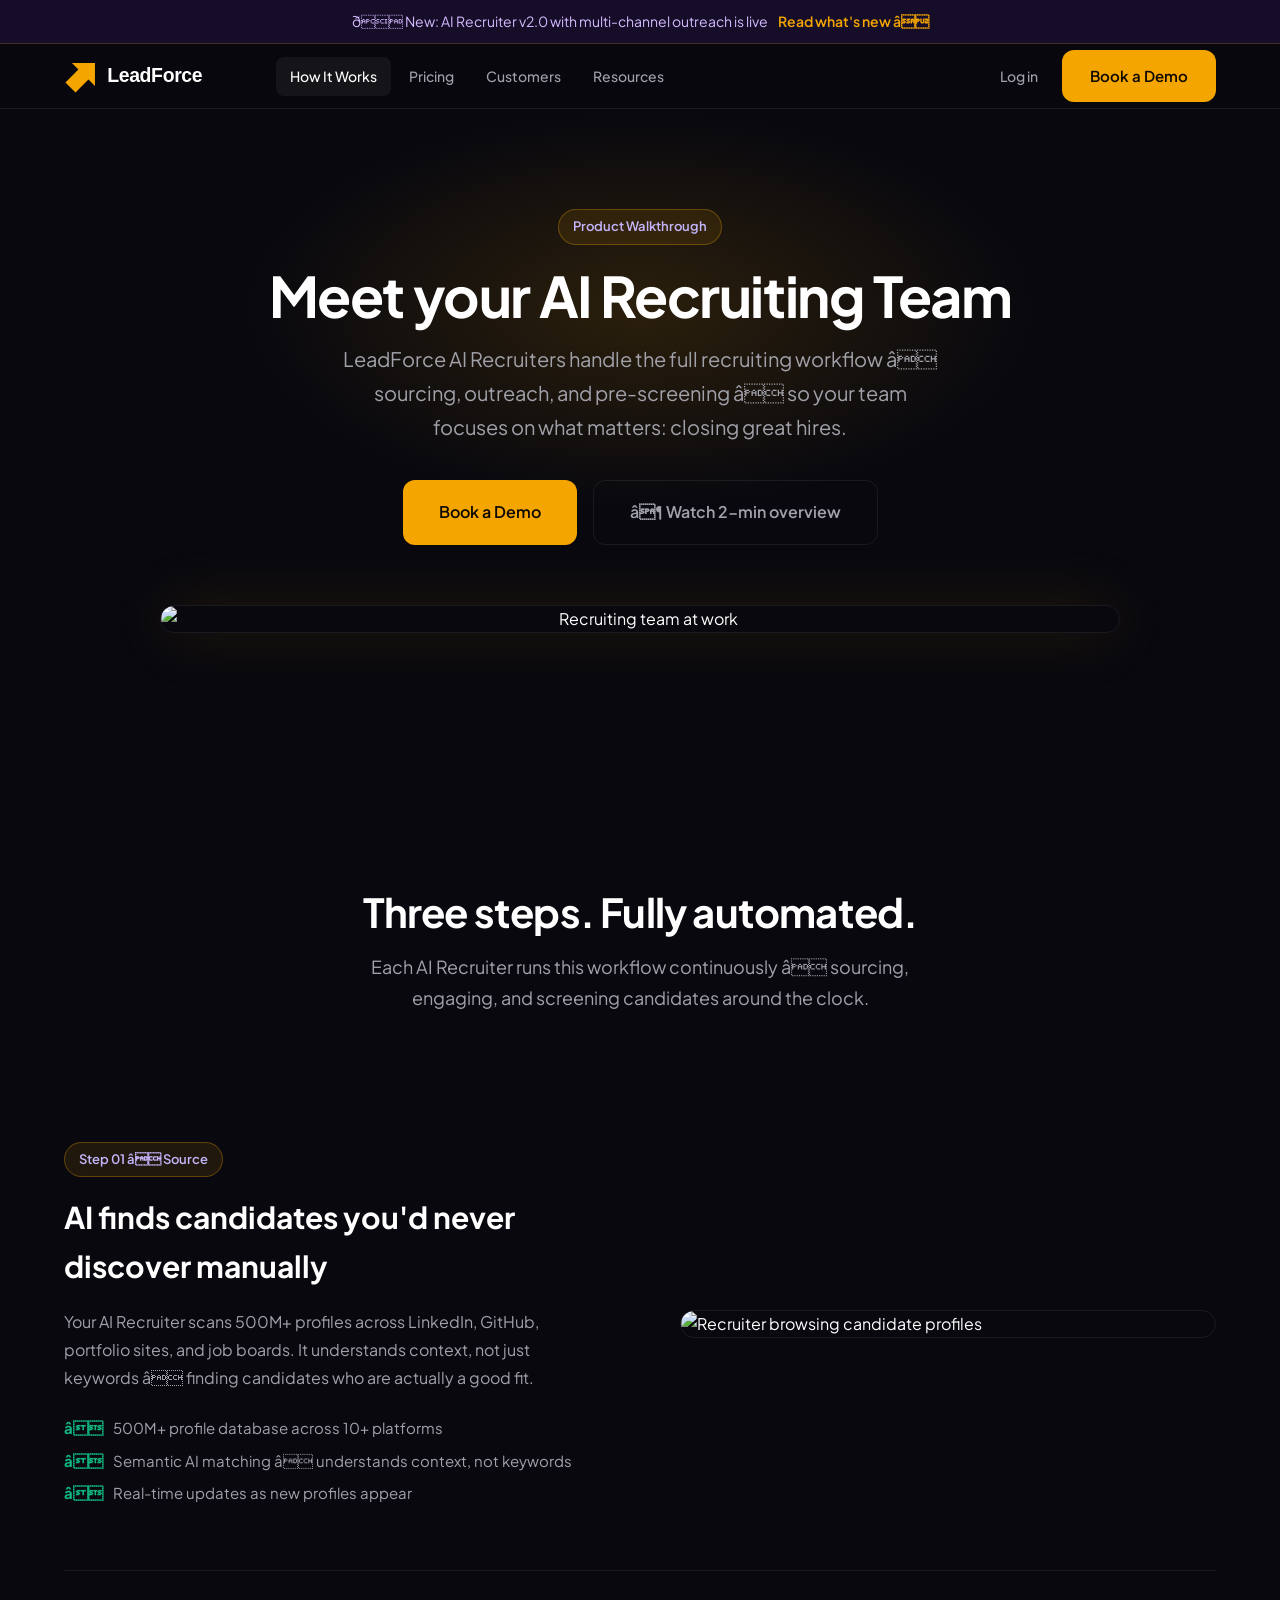
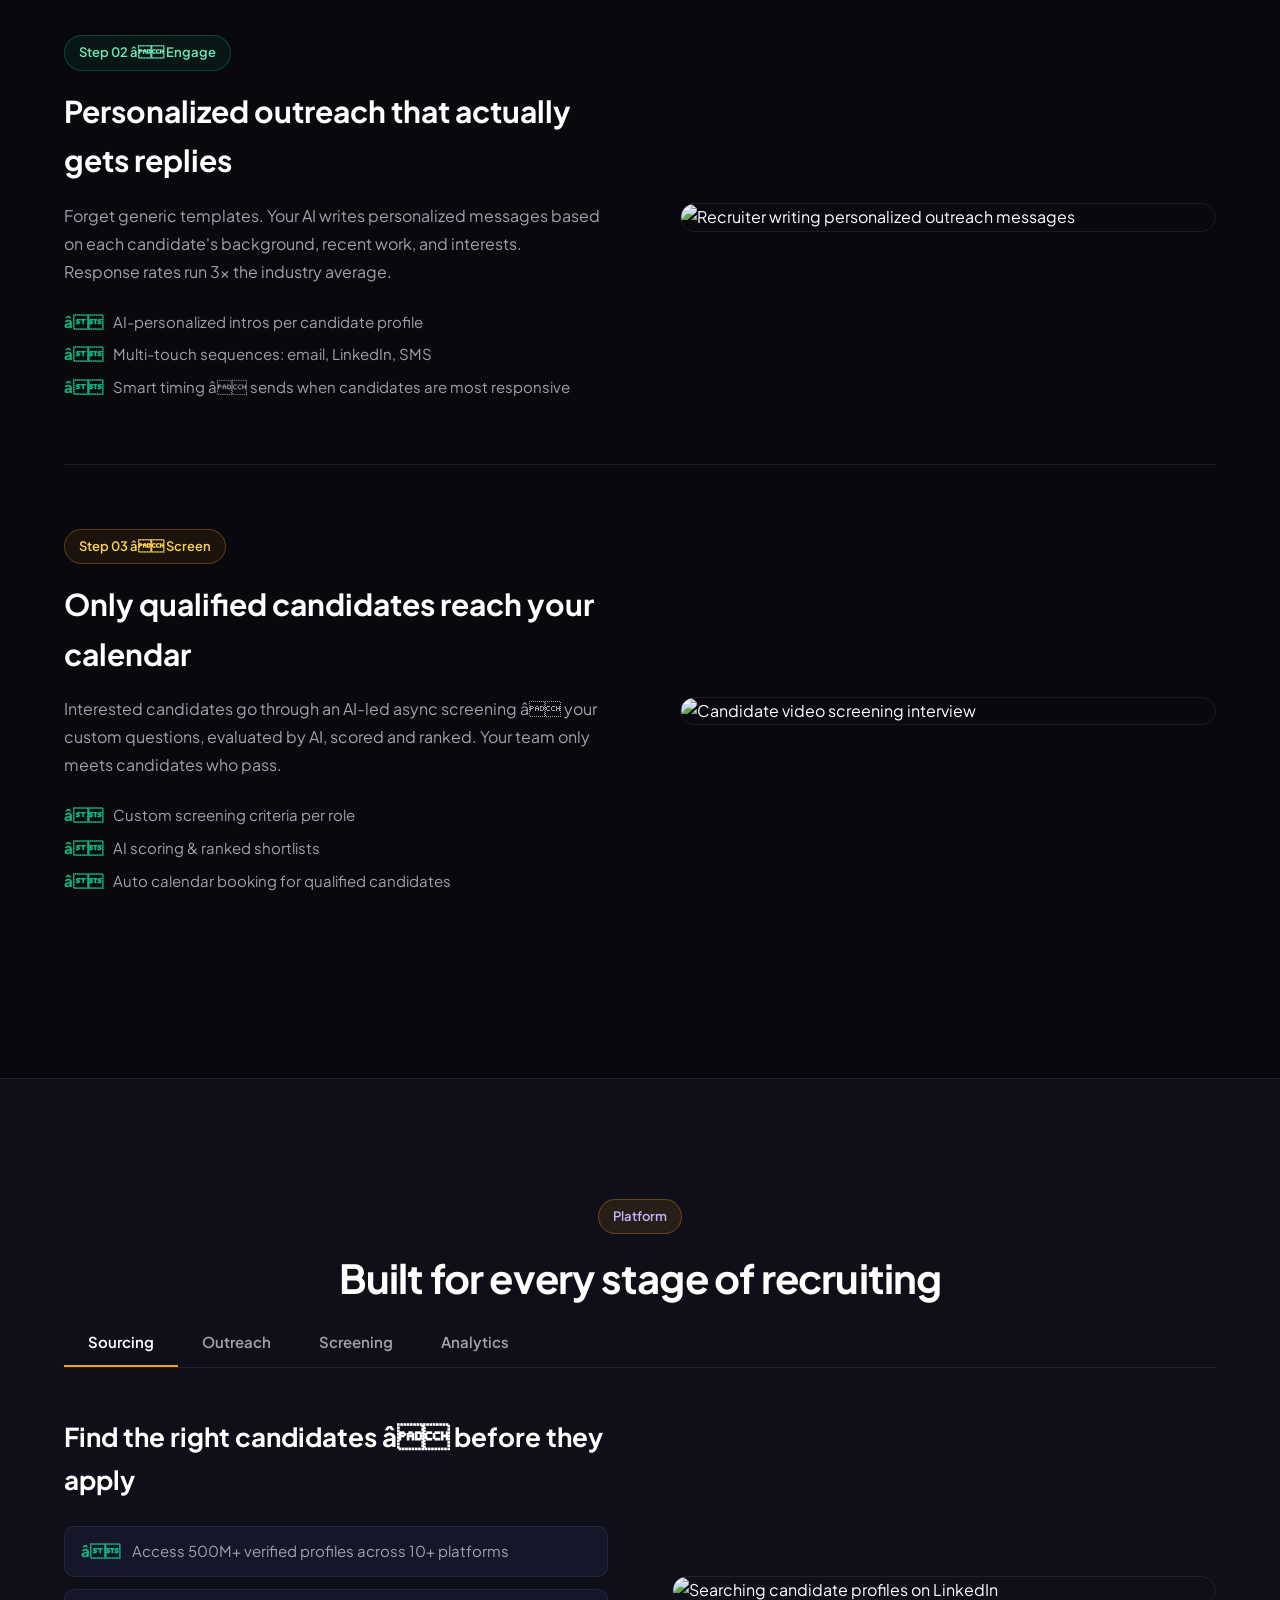
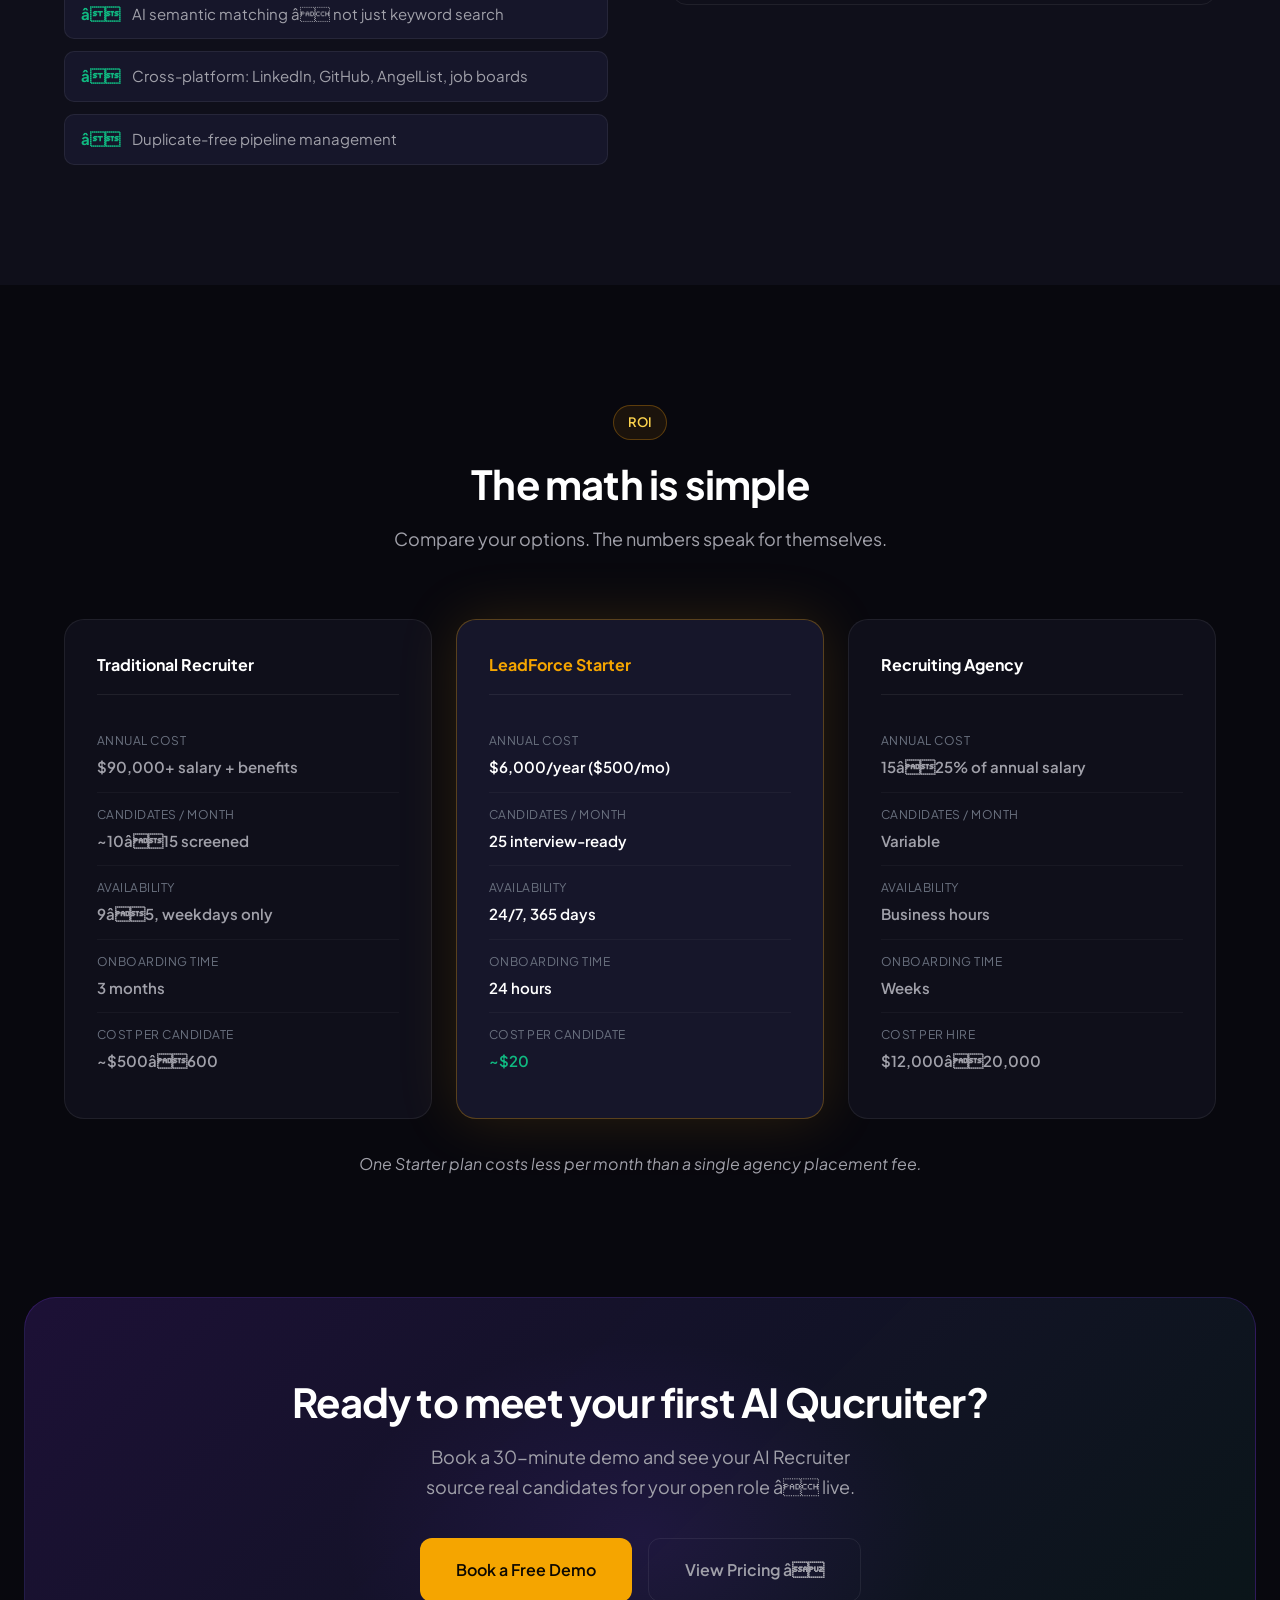
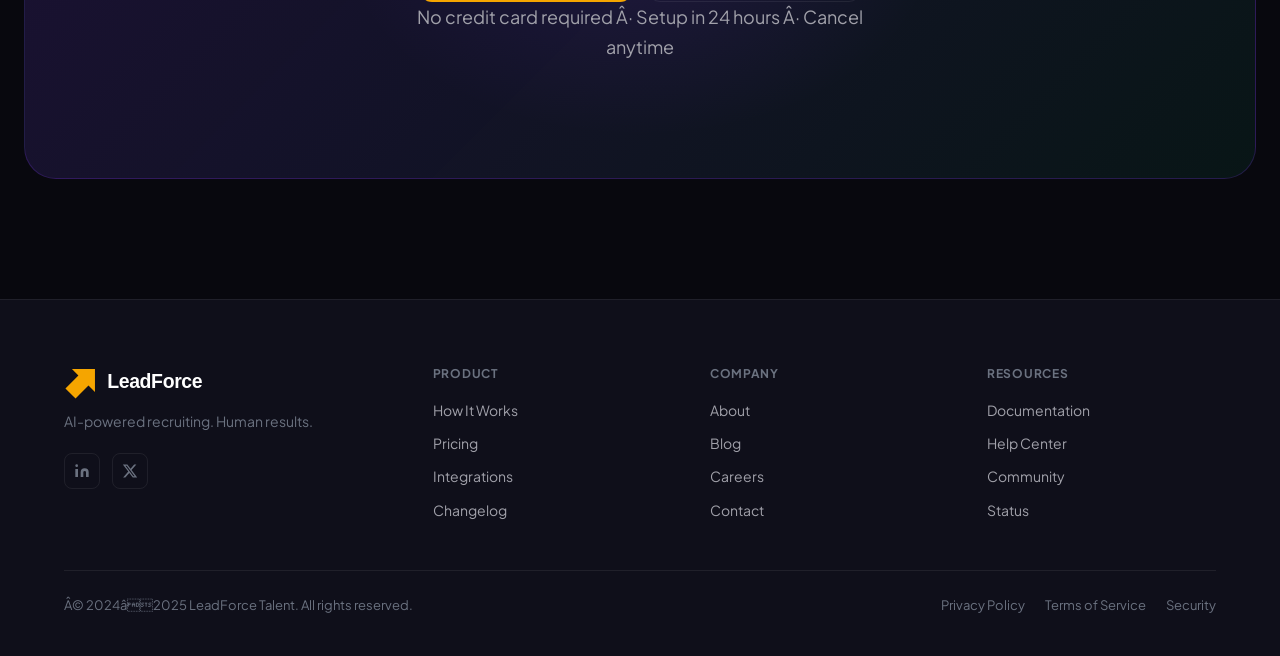
==== how-it-works.html @ cb3b09ce "Create how-it-works.html" ====
<!DOCTYPE html>
<html lang="en">
<head>
  <meta charset="UTF-8">
  <meta name="viewport" content="width=device-width, initial-scale=1.0">
  <title>How It Works â LeadForce Talent</title>
  <link rel="stylesheet" href="assets/css/main.css">
</head>
<body>

<div class="announcement-bar">ð New: AI Recruiter v2.0 with multi-channel outreach is live <a href="#">Read what's new â</a></div>
<header class="nav">
  <div class="container">
    <nav class="nav-inner">
      <a href="index.html" class="nav-logo">
        <img src="assets/images/logo.svg" alt="LeadForce Talent" height="36" style="display:block;">
      </a>
      <div class="nav-links">
        <a href="how-it-works.html">How It Works</a>
        <a href="pricing.html">Pricing</a>
        <a href="index.html#testimonials">Customers</a>
        <a href="#">Resources</a>
      </div>
      <div class="nav-actions">
        <a href="#" class="nav-login">Log in</a>
        <a href="https://calendly.com/lftw/leadforcetalent-meeting" class="btn btn-primary">Book a Demo</a>
        <button class="nav-hamburger"><span></span><span></span><span></span></button>
      </div>
    </nav>
  </div>
  <div class="mobile-menu">
    <a href="how-it-works.html">How It Works</a>
    <a href="pricing.html">Pricing</a>
    <a href="#">Customers</a>
    <a href="#">Resources</a>
    <a href="#" class="nav-login">Log in</a>
    <a href="https://calendly.com/lftw/leadforcetalent-meeting" class="btn btn-primary btn-full">Book a Demo</a>
  </div>
</header>

<section class="page-hero">
  <div class="container page-hero-inner">
    <div class="badge reveal" style="margin:0 auto 20px;">Product Walkthrough</div>
    <h1 class="h1 reveal">Meet your AI Recruiting Team</h1>
    <p class="reveal">LeadForce AI Recruiters handle the full recruiting workflow â sourcing, outreach, and pre-screening â so your team focuses on what matters: closing great hires.</p>
    <div class="page-hero-btns reveal">
      <a href="https://calendly.com/lftw/leadforcetalent-meeting" class="btn btn-primary btn-lg">Book a Demo</a>
      <a href="#" class="btn btn-ghost btn-lg">â¶ Watch 2-min overview</a>
    </div>
    <div class="page-hero-img reveal"><img src="https://images.unsplash.com/photo-1522202176988-66273c2fd55f?w=960&h=500&fit=crop&q=80" alt="Recruiting team at work"></div>
  </div>
</section>

<section class="section section-dark">
  <div class="container">
    <div class="section-label reveal"><span class="badge">The Process</span></div>
    <h2 class="h2 section-headline reveal">Three steps. Fully automated.</h2>
    <p class="section-sub reveal">Each AI Recruiter runs this workflow continuously â sourcing, engaging, and screening candidates around the clock.</p>

    <div class="workflow-section reveal">
      <div class="workflow-text">
        <div class="workflow-badge"><span class="badge">Step 01 â Source</span></div>
        <h3 class="workflow-h3">AI finds candidates you'd never discover manually</h3>
        <p class="workflow-body">Your AI Recruiter scans 500M+ profiles across LinkedIn, GitHub, portfolio sites, and job boards. It understands context, not just keywords â finding candidates who are actually a good fit.</p>
        <div class="workflow-bullets">
          <div class="workflow-bullet">500M+ profile database across 10+ platforms</div>
          <div class="workflow-bullet">Semantic AI matching â understands context, not keywords</div>
          <div class="workflow-bullet">Real-time updates as new profiles appear</div>
        </div>
      </div>
      <div class="workflow-img"><img src="https://images.unsplash.com/photo-1507003211169-0a1dd7228f2d?w=560&h=400&fit=crop&crop=faces&q=80" alt="Recruiter browsing candidate profiles"></div>
    </div>

    <div class="workflow-section reverse reveal">
      <div class="workflow-text">
        <div class="workflow-badge"><span class="badge badge-success">Step 02 â Engage</span></div>
        <h3 class="workflow-h3">Personalized outreach that actually gets replies</h3>
        <p class="workflow-body">Forget generic templates. Your AI writes personalized messages based on each candidate's background, recent work, and interests. Response rates run 3x the industry average.</p>
        <div class="workflow-bullets">
          <div class="workflow-bullet">AI-personalized intros per candidate profile</div>
          <div class="workflow-bullet">Multi-touch sequences: email, LinkedIn, SMS</div>
          <div class="workflow-bullet">Smart timing â sends when candidates are most responsive</div>
        </div>
      </div>
      <div class="workflow-img"><img src="https://images.unsplash.com/photo-1554774853-aae0a22c8aa4?w=560&h=400&fit=crop&q=80" alt="Recruiter writing personalized outreach messages"></div>
    </div>

    <div class="workflow-section reveal">
      <div class="workflow-text">
        <div class="workflow-badge"><span class="badge badge-warning">Step 03 â Screen</span></div>
        <h3 class="workflow-h3">Only qualified candidates reach your calendar</h3>
        <p class="workflow-body">Interested candidates go through an AI-led async screening â your custom questions, evaluated by AI, scored and ranked. Your team only meets candidates who pass.</p>
        <div class="workflow-bullets">
          <div class="workflow-bullet">Custom screening criteria per role</div>
          <div class="workflow-bullet">AI scoring & ranked shortlists</div>
          <div class="workflow-bullet">Auto calendar booking for qualified candidates</div>
        </div>
      </div>
      <div class="workflow-img"><img src="https://images.unsplash.com/photo-1606857521015-7f9fcf423740?w=560&h=400&fit=crop&q=80" alt="Candidate video screening interview"></div>
    </div>
  </div>
</section>

<section class="section section-surface section-border-t">
  <div class="container">
    <div class="section-label reveal"><span class="badge">Platform</span></div>
    <h2 class="h2 section-headline reveal">Built for every stage of recruiting</h2>
    <div class="tabs-nav reveal">
      <button class="tab-btn">Sourcing</button>
      <button class="tab-btn">Outreach</button>
      <button class="tab-btn">Screening</button>
      <button class="tab-btn">Analytics</button>
    </div>
    <div class="tab-panel">
      <div class="tab-panel-text"><h3>Find the right candidates â before they apply</h3><div class="tab-panel-features mt-24"><div class="tab-feature">Access 500M+ verified profiles across 10+ platforms</div><div class="tab-feature">AI semantic matching â not just keyword search</div><div class="tab-feature">Cross-platform: LinkedIn, GitHub, AngelList, job boards</div><div class="tab-feature">Duplicate-free pipeline management</div></div></div>
      <div class="tab-panel-visual"><img src="https://images.unsplash.com/photo-1516321318423-f06f85e504b3?w=500&h=360&fit=crop&q=80" alt="Searching candidate profiles on LinkedIn"></div>
    </div>
    <div class="tab-panel">
      <div class="tab-panel-text"><h3>Personalized messages at scale</h3><div class="tab-panel-features mt-24"><div class="tab-feature">AI writes unique intros for every candidate</div><div class="tab-feature">Multi-step sequences: email â LinkedIn â SMS</div><div class="tab-feature">Smart timing adapts to when candidates open messages</div><div class="tab-feature">3x industry-average reply rates</div></div></div>
      <div class="tab-panel-visual"><img src="https://images.unsplash.com/photo-1563986768494-4dee2763ff3f?w=500&h=360&fit=crop&q=80" alt="Writing personalized email outreach"></div>
    </div>
    <div class="tab-panel">
      <div class="tab-panel-text"><h3>AI pre-screens so you don't have to</h3><div class="tab-panel-features mt-24"><div class="tab-feature">Async chat or(video screening â fno scheduling needed</div><div class="tab-feature">Custom question sets per role</div><div class="tab-feature">AI scores and ranks every response</div><div class="tab-feature">Only qualified candidates auto-book your calendar</div></div></div>
      <div class="tab-panel-visual"><img src="https://images.unsplash.com/photo-1573497019940-1c28c88b4f3e?w=500&h=360&fit=crop&q=80" alt="Candidate screening interview"></div>
    </div>
    <div class="tab-panel">
      <div class="tab-panel-text"><h3>Full visibility into every step</h3><div class="tab-panel-features mt-24"><div class="tab-feature">Pipeline funnel metrics updated in real-time</div><div class="tab-feature">Outreach performance & A/B test results</div><div class="tab-feature">Candidate source attribution</div><div class="tab-feature">Cost-per-hire tracking</div></div></div>
      <div class="tab-panel-visual"><img src="https://images.unsplash.com/photo-1460925895917-afdab827c52f?w=500&h:360&fit=crop&q=80" alt="Recruiting analytics dashboard"></div>
    </div>
  </div>
</section>

<section class="section section-dark">
  <div class="container">
    <div class="section-label reveal"><span class="badge badge-warning">ROI</span></div>
    <h2 class="h2 section-headline reveal">The math is simple</h2>
    <p class="section-sub reveal">Compare your options. The numbers speak for themselves.</p>
    <div class="roi-grid">
      <div class="roi-card reveal"><div class="roi-card-name">Traditional Recruiter</div><div class="roi-row"><div class="roi-row-label">Annual Cost</div><div class="roi-row-value">$90,000+ salary + benefits</div></div><div class="roi-row"><div class="roi-row-label">Candidates / Month</div><div class="roi-row-value">~10â15 screened</div></div><div class="roi-row"><div class="roi-row-label">Availability</div><div class="roi-row-value">9â5, weekdays only</div></div><div class="roi-row"><div class="roi-row-label">Onboarding Time</div><div class="roi-row-value">3 months</div></div><div class="roi-row"><div class="roi-row-label">Cost Per Candidate</div><div class="roi-row-value">~$500â600</div></div></div>
      <div class="roi-card roi-card-featured reveal reveal-delay-1"><div class="roi-card-name">LeadForce Starter</div><div class="roi-row"><div class="roi-row-label">Annual Cost</div><div class="roi-row-value">$6,000/year ($500/mo)</div></div><div class="roi-row"><div class="roi-row-label">Candidates / Month</div><div class="roi-row-value">25 interview-ready</div></div><div class="roi-row"><div class="roi-row-label">Availability</div><div class="roi-row-value">24/7, 365 days</div></div><div class="roi-row"><div class="roi-row-label">Onboarding Time</div><div class="roi-row-value">24 hours</div></div><div class="roi-row"><div class="roi-row-label">Cost Per Candidate</div><div class="roi-row-value" style="color:var(--accent-secondary);">~$20</div></div></div>
      <div class="roi-card reveal reveal-delay-2"><div class="roi-card-name">Recruiting Agency</div><div class="roi-row"><div class="roi-row-label">Annual Cost</div><div class="roi-row-value">15â25% of annual salary</div></div><div class="roi-row"><div class="roi-row-label">Candidates / Month</div><div class="roi-row-value">Variable</div></div><div class="roi-row"><div class="roi-row-label">Availability</div><div class="roi-row-value">Business hours</div></div><div class="roi-row"><div class="roi-row-label">Onboarding Time</div><div class="roi-row-value">Weeks</div></div><div class="roi-row"><div class="roi-row-label">Cost Per Hire</div><div class="roi-row-value">$12,000â20,000</div></div></div>
    </div>
    <p class="roi-footer-note reveal">One Starter plan costs less per month than a single agency placement fee.</p>
  </div>
</section>

<div class="cta-banner reveal">
  <div class="cta-banner-inner">
    <h2 class="h2">Ready to meet your first AI Qucruiter?</h2>
    <p>Book a 30-minute demo and see your AI Recruiter source real candidates for your open role â live.</p>
    <div class="cta-banner-btns"><a href="https://calendly.com/lftw/leadforcetalent-meeting" class="btn btn-primary btn-lg">Book a Free Demo</a><a href="pricing.html" class="btn btn-ghost btn-lg">View Pricing â</a></div>
    <p class="cta-trust-note">No credit card required Â· Setup in 24 hours Â· Cancel anytime</p>
  </div>
</div>

<footer class="footer">
  <div class="container">
    <div class="footer-grid">
      <div>
        <a href="index.html" class="nav-logo" style="font-size:18px;">
          <img src="assets/images/logo.svg" alt="LeadForce Talent" height="36" style="display:block;">
        </a>
        <p class="footer-brand-tag">AI-powered recruiting. Human results.</p>
        <div class="footer-socials">
          <a href="#" class="footer-social"><svg width="16" height="16" viewBox="0 0 24 24" fill="currentColor"><path d="M16 8a6 6 0 0 1 6 6v7h-4v-7a2 2 0 0 0-2-2 2 2 0 0 0-2 2v7h-4v-7a6 6 0 0 1 6-6z"/><rect x="2" y="9" width="4" height="12"/><circle cx="4" cy="4" r="2"/></svg></a>
          <a href="#" class="footer-social"><svg width="16" height="16" viewBox="0 0 24 24" fill="currentColor"><path d="M18.244 2.25h3.308l-7.227 8.26 8.502 11.24H16.17l-5.214-6.817L4.99 21.75H1.68l7.73-8.835L1.254 2.25H8.08l4.713 6.231zm-1.161 17.52h1.833L7.084 4.126H5.117z"/></svg></a>
        </div>
      </div>
      <div><div class="footer-col-heading">Product</div><div class="footer-links"><a href="how-it-works.html">How It Works</a><a href="pricing.html">Pricing</a><a href="#">Integrations</a><a href="#">Changelog</a></div></div>
      <div><div class="footer-col-heading">Company</div><div class="footer-links"><a href="#">About</a><a href="#">Blog</a><a href="#">Careers</a><a href="https://calendly.com/lftw/leadforcetalent-meeting">Contact</a></div></div>
      <div><div class="footer-col-heading">Resources</div><div class="footer-links"><a href="#">Documentation</a><a href="#">Help Center</a><a href="#">Community</a><a href="#">Status</a></div></div>
    </div>
    <div class="footer-bottom">
      <span>Â© 2024â2025 LeadForce Talent. All rights reserved.</span>
      <div class="footer-legal"><a href="#">Privacy Policy</a><a href="#">Terms of Service</a><a href="#">Security</a></div>
    </div>
  </div>
</footer>
<script src="assets/js/main.js"></script>
</body>
</html>
---- assets/css/main.css ----
@import url('https://fonts.googleapis.com/css2?family=Plus+Jakarta+Sans:wght@400;500;600;700;800&display=swap');
:root{--bg-primary:#08080E;--bg-surface:#0F0F1A;--bg-elevated:#16162A;--bg-light:#F8F8FF;--accent-primary:#F5A500;--accent-hover:#D48E00;--accent-glow:rgba(245,165,0,0.25);--accent-subtle:rgba(245,165,0,0.1);--accent-secondary:#10B981;--text-primary:#FFFFFF;--text-secondary:#A1A1AA;--text-muted:#6B7280;--text-dark:#18181B;--border:rgba(255,255,255,0.07);--border-accent:rgba(245,165,0,0.3);--radius-sm:6px;--radius-md:12px;--radius-lg:20px;--radius-xl:32px;--radius-pill:100px;--shadow-card:0 1px 3px rgba(0,0,0,0.4),0 0 0 1px rgba(255,255,255,0.05);--shadow-glow:0 0 60px rgba(245,165,0,0.15);--shadow-hover:0 20px 60px rgba(0,0,0,0.4);--section-y:120px;--section-y-sm:64px;--container:1200px;--container-pad:24px}
*,*::before,*::after{box-sizing:border-box;margin:0;padding:0}
html{scroll-behavior:smooth}
body{font-family:'Plus Jakarta Sans',-apple-system,sans-serif;background:var(--bg-primary);color:var(--text-primary);line-height:1.65;-webkit-font-smoothing:antialiased}
a{text-decoration:none;color:inherit}img{display:block;max-width:100%}ul{list-style:none}button{cursor:pointer;border:none;background:none;font-family:inherit}
.container{max-width:var(--container);margin:0 auto;padding:0 var(--container-pad)}
.display{font-size:clamp(40px,6vw,72px);font-weight:800;line-height:1.05;letter-spacing:-0.03em}
.h1{font-size:clamp(32px,4.5vw,56px);font-weight:700;line-height:1.1;letter-spacing:-0.025em}
.h2{font-size:clamp(26px,3.5vw,40px);font-weight:700;line-height:1.2;letter-spacing:-0.02em}
.h3{font-size:clamp(18px,2vw,24px);font-weight:600;line-height:1.3}
.body-lg{font-size:18px;line-height:1.7}.body{font-size:16px;line-height:1.65}.small{font-size:14px;line-height:1.5}
.text-secondary{color:var(--text-secondary)}.text-muted{color:var(--text-muted)}.text-accent{color:var(--accent-primary)}.text-success{color:var(--accent-secondary)}.text-warning{color:#F59E0B}.text-center{text-align:center}
.gradient-text{background:linear-gradient(135deg,#F5A500,#FFD166,#F5A500);background-size:200% auto;-webkit-background-clip:text;background-clip:text;color:transparent;animation:gradient-shift 5s ease infinite}
@keyframes gradient-shift{0%{background-position:0% 50%}50%{background-position:100% 50%}100%{background-position:0% 50%}}
.badge{display:inline-flex;align-items:center;gap:8px;padding:6px 14px;border-radius:var(--radius-pill);border:1px solid var(--border-accent);background:var(--accent-subtle);color:#C4B5FD;font-size:13px;font-weight:600}
.badge-success{border-color:rgba(16,185,129,0.3);background:rgba(16,185,129,0.08);color:#6EE7B7}
.badge-warning{border-color:rgba(245,158,11,0.3);background:rgba(245,158,11,0.08);color:#FCD34D}
.badge-featured{background:var(--accent-primary);border-color:var(--accent-primary);color:#fff;font-size:11px;padding:4px 10px}
.btn{display:inline-flex;align-items:center;gap:8px;padding:14px 28px;border-radius:var(--radius-md);font-size:15px;font-weight:600;transition:all 0.2s ease;white-space:nowrap}
.btn-primary{background:var(--accent-primary);color:#0D0800}
.btn-primary:hover{background:var(--accent-hover);box-shadow:0 0 30px rgba(124,58,237,0.45);transform:translateY(-1px)}
.btn-ghost{background:transparent;color:var(--text-secondary);border:1px solid var(--border)}
.btn-ghost:hover{border-color:rgba(255,255,255,0.3);color:var(--text-primary);background:rgba(255,255,255,0.04)}
.btn-lg{padding:18px 36px;font-size:16px;border-radius:12px}.btn-full{width:100%;justify-content:center}
.announcement-bar{background:rgba(124,58,237,0.12);border-bottom:1px solid rgba(245,165,0,0.2);padding:10px 24px;text-align:center;font-size:14px;color:#D4BBFF}
.announcement-bar a{color:var(--accent-primary);font-weight:600;margin-left:8px}
.nav{position:sticky;top:0;z-index:100;background:rgba(8,8,14,0.8);backdrop-filter:blur(20px);-webkit-backdrop-filter:blur(20px);border-bottom:1px solid var(--border);transition:background 0.3s ease}
.nav.scrolled{background:rgba(8,8,14,0.97)}
.nav-inner{display:flex;align-items:center;height:64px;gap:32px}
.nav-logo{font-size:20px;font-weight:800;color:var(--text-primary);display:flex;align-items:center;gap:8px;flex-shrink:0}
.nav-logo span{color:var(--accent-primary)}
.nav-logo-icon{width:28px;height:28px;background:var(--accent-primary);border-radius:7px;display:flex;align-items:center;justify-content:center}
.nav-links{display:flex;align-items:center;gap:4px;flex:1}
.nav-links a{padding:8px 14px;font-size:14px;font-weight:500;color:var(--text-secondary);border-radius:8px;transition:all 0.15s ease}
.nav-links a:hover,.nav-links a.active{color:var(--text-primary);background:rgba(255,255,255,0.05)}
.nav-actions{display:flex;align-items:center;gap:12px;margin-left:auto}
.nav-login{font-size:14px;font-weight:500;color:var(--text-secondary);padding:8px 12px}
.nav-login:hover{color:var(--text-primary)}
.nav-hamburger{display:none;flex-direction:column;gap:5px;padding:8px;cursor:pointer}
.nav-hamburger span{display:block;width:22px;height:2px;background:var(--text-secondary);border-radius:2px;transition:all 0.3s ease}
.mobile-menu{display:none;flex-direction:column;gap:4px;padding:16px 24px 24px;border-top:1px solid var(--border);background:var(--bg-surface)}
.mobile-menu.open{display:flex}
.mobile-menu a{padding:12px 16px;font-size:15px;font-weight:500;color:var(--text-secondary);border-radius:10px}
.mobile-menu a:hover{color:var(--text-primary);background:rgba(255,255,255,0.05)}
.mobile-menu .btn{margin-top:8px}
@media(max-width:768px){.nav-links,.nav-login{display:none}.nav-hamburger{display:flex}}
.section{padding:var(--section-y) 0}.section-sm{padding:var(--section-y-sm) 0}
.section-dark{background:var(--bg-primary)}.section-surface{background:var(--bg-surface)}
.section-border-t{border-top:1px solid var(--border)}.section-border-b{border-bottom:1px solid var(--border)}
.section-label{display:flex;justify-content:center;margin-bottom:20px}
.section-headline{text-align:center;margin-bottom:16px}
.section-sub{text-align:center;color:var(--text-secondary);font-size:18px;line-height:1.7;max-width:560px;margin:0 auto 64px}
.grid-2{display:grid;grid-template-columns:1fr 1fr;gap:24px}
.grid-3{display:grid;grid-template-columns:1fr 1fr 1fr;gap:24px}
@media(max-width:1024px){.grid-3{grid-template-columns:1fr 1fr}}
@media(max-width:768px){.grid-2,.grid-3{grid-template-columns:1fr}}
.reveal{opacity:0;transform:translateY(28px);transition:opacity 0.65s ease,transform 0.65s ease}
.reveal.visible{opacity:1;transform:translateY(0)}
.reveal-delay-1{transition-delay:80ms}.reveal-delay-2{transition-delay:160ms}.reveal-delay-3{transition-delay:240ms}.reveal-delay-4{transition-delay:320ms}
.hero{position:relative;overflow:hidden;min-height:92vh;display:flex;align-items:center;padding:80px 0}
.hero-bg{position:absolute;inset:0;pointer-events:none;z-index:0}
.hero-bg::before{content:'';position:absolute;top:0;left:50%;transform:translateX(-50%);width:900px;height:700px;background:radial-gradient(ellipse at center,rgba(124,58,237,0.18) 0%,transparent 70%)}
.hero-bg::after{content:'';position:absolute;bottom:0;right:10%;width:500px;height:400px;background:radial-gradient(ellipse at center,rgba(16,185,129,0.09) 0%,transparent 70%)}
.hero-grid{position:absolute;inset:0;background-image:linear-gradient(rgba(255,255,255,0.025) 1px,transparent 1px),linear-gradient(90deg,rgba(255,255,255,0.025) 1px,transparent 1px);background-size:60px 60px}
.hero-inner{position:relative;z-index:1;display:grid;grid-template-columns:55% 45%;gap:48px;align-items:center}
.hero-h1{font-size:clamp(40px,5.5vw,68px);font-weight:800;line-height:1.05;letter-spacing:-0.03em;margin-bottom:8px}
.hero-h1-sub{font-size:clamp(17px,2vw,22px);font-weight:400;color:var(--text-secondary);margin-top:8px;line-height:1.5}
.hero-sub{font-size:18px;color:var(--text-secondary);line-height:1.7;max-width:480px;margin-top:20px}
.hero-ctas{display:flex;gap:16px;flex-wrap:wrap;margin-top:36px}
.hero-trust{display:flex;align-items:center;gap:14px;margin-top:28px}
.avatars{display:flex}
.avatar{width:32px;height:32px;border-radius:50%;border:2px solid var(--bg-primary);overflow:hidden;margin-right:-8px;background:var(--bg-elevated)}
.avatar img{width:100%;height:100%;object-fit:cover}
.hero-trust-text{font-size:14px;color:var(--text-secondary);margin-left:16px}
.mockup-card{background:var(--bg-surface);border:1px solid var(--border);border-radius:24px;overflow:hidden;box-shadow:var(--shadow-glow),var(--shadow-card)}
.mockup-topbar{display:flex;align-items:center;gap:12px;padding:14px 20px;border-bottom:1px solid var(--border);background:var(--bg-elevated)}
.mockup-dots{display:flex;gap:6px}
.mockup-dot{width:10px;height:10px;border-radius:50%}
.dot-red{background:#EF4444}.dot-yellow{background:#F59E0B}.dot-green{background:#10B981}
.mockup-title{font-size:13px;font-weight:600;color:var(--text-secondary)}
.mockup-body{padding:20px}
.mockup-stats{display:grid;grid-template-columns:repeat(3,1fr);gap:12px;margin-bottom:20px}
.mockup-stat{background:var(--bg-elevated);border-radius:10px;padding:12px;text-align:center}
.mockup-stat-num{font-size:20px;font-weight:700;color:var(--text-primary)}
.mockup-stat-label{font-size:10px;color:var(--text-muted);margin-top:2px;line-height:1.3}
.mockup-table{width:100%;border-collapse:collapse}
.mockup-table th{font-size:10px;font-weight:600;color:var(--text-muted);text-transform:uppercase;letter-spacing:0.05em;padding:6px 8px;text-align:left;border-bottom:1px solid var(--border)}
.mockup-table td{font-size:12px;padding:8px;border-bottom:1px solid rgba(255,255,255,0.04);color:var(--text-secondary);vertical-align:middle}
.mockup-table td:first-child{color:var(--text-primary);font-weight:500}
.status-badge{display:inline-block;padding:3px 8px;border-radius:20px;font-size:10px;font-weight:600}
.status-green{background:rgba(16,185,129,0.15);color:#6EE7B7}.status-yellow{background:rgba(245,158,11,0.15);color:#FCD34D}
.status-blue{background:rgba(59,130,246,0.15);color:#93C5FD}.status-purple{background:rgba(245,165,0,0.2);color:#C4B5FD}
.mockup-footer{margin-top:14px;padding-top:14px;border-top:1px solid var(--border);font-size:11px;color:var(--text-muted)}
.mockup-progress{height:4px;background:var(--bg-elevated);border-radius:4px;margin-top:6px;overflow:hidden}
.mockup-progress-bar{height:100%;width:62%;background:linear-gradient(90deg,var(--accent-primary),var(--accent-secondary));border-radius:4px}
.float-badge{position:absolute;border-radius:12px;font-size:12px;font-weight:600;padding:8px 14px;white-space:nowrap;animation:float 3s ease-in-out infinite}
.float-badge-1{top:-16px;right:-10px;background:rgba(16,185,129,0.15);border:1px solid rgba(16,185,129,0.3);color:#6EE7B7;animation-delay:0s}
.float-badge-2{bottom:-16px;left:-10px;background:var(--bg-elevated);border:1px solid var(--border);color:var(--text-primary);animation-delay:1.5s}
@keyframes float{0%,100%{transform:translateY(0)}50%{transform:translateY(-6px)}}
@media(max-width:1024px){.hero-inner{grid-template-columns:1fr}.hero-visual{display:none}.hero{min-height:auto;padding:80px 0 60px}}
.logo-bar{padding:36px 0;background:var(--bg-surface);border-top:1px solid var(--border);border-bottom:1px solid var(--border)}
.logo-bar-label{text-align:center;font-size:12px;font-weight:600;letter-spacing:0.06em;text-transform:uppercase;color:var(--text-secondary);margin-bottom:24px}
.logo-bar-row{display:flex;justify-content:center;align-items:center;flex-wrap:wrap;gap:12px 40px}
.logo-item{font-size:15px;font-weight:700;color:var(--text-secondary);letter-spacing:0.02em;opacity:0.85;transition:opacity 0.2s}
.logo-item:hover{opacity:1;color:var(--text-primary)}
.compare-grid{display:grid;grid-template-columns:1fr 1fr;gap:24px;margin-top:64px}
.compare-card{border-radius:var(--radius-lg);padding:36px}
.compare-card-bad{background:rgba(239,68,68,0.04);border:1px solid rgba(239,68,68,0.15)}
.compare-card-good{background:rgba(16,185,129,0.04);border:1px solid rgba(16,185,129,0.2)}
.compare-title{font-size:16px;font-weight:700;margin-bottom:20px}
.compare-list li{display:flex;align-items:flex-start;gap:10px;font-size:15px;color:var(--text-secondary);padding:10px 0;border-bottom:1px solid rgba(255,255,255,0.05)}
.compare-list li:last-child{border-bottom:none}
@media(max-width:768px){.compare-grid{grid-template-columns:1fr}}
.stats-grid{display:grid;grid-template-columns:repeat(3,1fr);gap:24px}
.stat-card{background:linear-gradient(135deg,var(--bg-surface),var(--bg-elevated));border:1px solid var(--border-accent);border-radius:var(--radius-lg);padding:40px 32px;text-align:center}
.stat-number{font-size:clamp(40px,5vw,60px);font-weight:800;line-height:1;margin-bottom:12px}
.stat-label{font-size:15px;color:var(--text-secondary);line-height:1.5}
@media(max-width:768px){.stats-grid{grid-template-columns:1fr}}
.steps-grid{display:grid;grid-template-columns:repeat(4,1fr);gap:20px}
.step-card{background:var(--bg-surface);border:1px solid var(--border);border-radius:var(--radius-lg);padding:28px;transition:all 0.3s ease}
.step-card:hover{border-color:var(--border-accent);transform:translateY(-4px);box-shadow:var(--shadow-hover)}
.step-num{font-size:11px;font-weight:700;color:var(--accent-primary);letter-spacing:0.08em;text-transform:uppercase;margin-bottom:16px}
.step-icon{width:48px;height:48px;border-radius:14px;background:var(--accent-subtle);border:1px solid var(--border-accent);display:flex;align-items:center;justify-content:center;margin-bottom:20px}
.step-title{font-size:17px;font-weight:700;margin-bottom:10px}
.step-body{font-size:14px;color:var(--text-secondary);line-height:1.65}
@media(max-width:1024px){.steps-grid{grid-template-columns:1fr 1fr}}
@media(max-width:576px){.steps-grid{grid-template-columns:1fr}}
.features-grid{display:grid;grid-template-columns:repeat(3,1fr);gap:24px}
.feature-card{border-radius:var(--radius-lg);padding:36px;border:1px solid var(--border);background:var(--bg-surface);transition:all 0.3s ease;position:relative}
.feature-card:hover{border-color:var(--border-accent);transform:translateY(-4px);box-shadow:var(--shadow-hover)}
.feature-card-featured{background:var(--bg-elevated);border-color:var(--border-accent);box-shadow:var(--shadow-glow)}
.feature-badge-wrap{position:absolute;top:-13px;right:24px}
.feature-icon{width:52px;height:52px;border-radius:14px;background:var(--accent-subtle);border:1px solid var(--border-accent);display:flex;align-items:center;justify-content:center;margin-bottom:20px}
.feature-title{font-size:19px;font-weight:700;margin-bottom:12px}
.feature-body{font-size:15px;color:var(--text-secondary);line-height:1.7;margin-bottom:20px}
.feature-list{margin-bottom:24px}
.feature-list li{font-size:14px;color:var(--text-secondary);padding:5px 0;display:flex;align-items:center;gap:8px}
.feature-list li::before{content:'â';color:var(--accent-secondary);font-weight:700;flex-shrink:0}
.feature-link{font-size:14px;font-weight:600;color:var(--accent-primary)}
.feature-link:hover{text-decoration:underline}
@media(max-width:1024px){.features-grid{grid-template-columns:1fr 1fr}}
@media(max-width:640px){.features-grid{grid-template-columns:1fr}}
.testimonials-grid{display:grid;grid-template-columns:repeat(3,1fr);gap:24px}
.testi-card{background:var(--bg-surface);border:1px solid var(--border);border-radius:var(--radius-lg);padding:32px;transition:all 0.3s ease}
.testi-card:hover{border-color:var(--border-accent);transform:translateY(-4px)}
.testi-stars{display:flex;gap:3px;margin-bottom:16px}
.testi-star{color:#F59E0B;font-size:16px}
.testi-quote{font-size:15px;color:var(--text-secondary);line-height:1.75;font-style:italic;margin-bottom:24px}
.testi-author{display:flex;align-items:center;gap:12px}
.testi-avatar{width:44px;height:44px;border-radius:50%;overflow:hidden;flex-shrink:0;background:var(--bg-elevated)}
.testi-avatar img{width:100%;height:100%;object-fit:cover}
.testi-name{font-size:14px;font-weight:700}
.testi-role{font-size:13px;color:var(--text-muted)}
@media(max-width:1024px){.testimonials-grid{grid-template-columns:1fr 1fr}}
@media(max-width:640px){.testimonials-grid{grid-template-columns:1fr}}
.integrations-row{display:flex;flex-wrap:wrap;justify-content:center;gap:16px;margin:40px 0 24px}
.integration-chip{display:flex;align-items:center;justify-content:center;padding:10px 20px;background:var(--bg-elevated);border:1px solid rgba(245,165,0,0.2);border-radius:10px;font-size:13px;font-weight:600;color:var(--text-secondary);transition:all 0.2s ease}
.integration-chip:hover{border-color:var(--border-accent);color:var(--text-primary)}
.pricing-toggle{display:flex;align-items:center;justify-content:center;gap:16px;margin-bottom:48px}
.toggle-label{font-size:14px;font-weight:600;color:var(--text-secondary);cursor:pointer}
.toggle-label.active{color:var(--text-primary)}
.toggle-switch{width:48px;height:26px;background:var(--bg-elevated);border:1px solid var(--border);border-radius:20px;cursor:pointer;position:relative;transition:background 0.2s}
.toggle-switch.annual-active{background:var(--accent-primary)}
.toggle-thumb{width:20px;height:20px;background:#fff;border-radius:50%;position:absolute;top:2px;left:2px;transition:left 0.2s ease}
.toggle-switch.annual-active .toggle-thumb{left:26px}
.annual-badge{font-size:12px;font-weight:600;background:rgba(16,185,129,0.12);border:1px solid rgba(16,185,129,0.3);color:#6EE7B7;padding:3px 10px;border-radius:20px}
.pricing-grid{display:grid;grid-template-columns:repeat(3,1fr);gap:24px;align-items:start}
.pricing-card{background:var(--bg-surface);border:1px solid var(--border);border-radius:var(--radius-lg);padding:36px;position:relative}
.pricing-card-featured{background:var(--bg-elevated);border-color:var(--border-accent);box-shadow:var(--shadow-glow);transform:scale(1.03)}
.pricing-badge-wrap{position:absolute;top:-13px;left:50%;transform:translateX(-50%)}
.pricing-name{font-size:14px;font-weight:600;color:var(--text-muted);text-transform:uppercase;letter-spacing:0.06em;margin-bottom:16px}
.pricing-price-row{display:flex;align-items:baseline;gap:4px;margin-bottom:4px}
.pricing-amount{font-size:52px;font-weight:800;line-height:1}
.pricing-suffix{font-size:16px;color:var(--text-muted)}
.pricing-sub{font-size:13px;color:var(--text-muted);margin-bottom:24px}
.pricing-divider{border:none;border-top:1px solid var(--border);margin:24px 0}
.pricing-features{margin-bottom:28px}
.pricing-features li{display:flex;align-items:flex-start;gap:10px;font-size:14px;color:var(--text-secondary);padding:7px 0}
.pricing-features li::before{content:'â';color:var(--accent-secondary);font-weight:700;flex-shrink:0;margin-top:1px}
.pricing-trust{text-align:center;font-size:13px;color:var(--text-muted);margin-top:32px}
@media(max-width:1024px){.pricing-grid{grid-template-columns:1fr;max-width:440px;margin:0 auto}.pricing-card-featured{transform:scale(1)}}
.faq-wrap{max-width:760px;margin:0 auto}
.faq-item{border-bottom:1px solid var(--border)}
.faq-question{display:flex;justify-content:space-between;align-items:center;padding:22px 0;cursor:pointer;font-size:16px;font-weight:600;color:var(--text-primary);gap:16px;user-select:none}
.faq-question:hover{color:var(--accent-primary)}
.faq-arrow{flex-shrink:0;width:20px;height:20px;color:var(--text-muted);transition:transform 0.25s ease}
.faq-item.open .faq-arrow{transform:rotate(180deg)}
.faq-answer{display:none;padding-bottom:22px;font-size:15px;color:var(--text-secondary);line-height:1.75}
.faq-item.open .faq-answer{display:block}
.cta-banner{position:relative;overflow:hidden;background:linear-gradient(135deg,rgba(124,58,237,0.18),rgba(16,185,129,0.08));border:1px solid rgba(124,58,237,0.22);border-radius:var(--radius-xl);margin:0 var(--container-pad) var(--section-y);padding:80px 48px;text-align:center}
.cta-banner::before{content:'';position:absolute;top:50%;left:50%;transform:translate(-50%,-50%);width:600px;height:400px;background:radial-gradient(ellipse,rgba(124,58,237,0.12),transparent 70%);pointer-events:none}
.cta-banner-inner{position:relative;z-index:1}
.cta-banner h2{margin-bottom:16px}
.cta-banner p{color:var(--text-secondary);font-size:18px;max-width:480px;margin:0 auto 36px}
.cta-banner-btns{display:flex;gap:16px;justify-content:center;flex-wrap:wrap}
.cta-trust-note{margin-top:20px;font-size:13px;color:var(--text-muted)}
@media(max-width:768px){.cta-banner{padding:56px 24px;margin:0 16px var(--section-y-sm)}}
.footer{background:var(--bg-surface);border-top:1px solid var(--border);padding:64px 0 40px}
.footer-grid{display:grid;grid-template-columns:1.4fr 1fr 1fr 1fr;gap:48px;margin-bottom:48px}
.footer-brand-tag{font-size:14px;color:var(--text-muted);margin:10px 0 20px}
.footer-socials{display:flex;gap:12px}
.footer-social{width:36px;height:36px;border-radius:8px;border:1px solid var(--border);display:flex;align-items:center;justify-content:center;color:var(--text-muted);transition:all 0.2s}
.footer-social:hover{border-color:var(--border-accent);color:var(--text-primary)}
.footer-col-heading{font-size:12px;font-weight:700;letter-spacing:0.06em;text-transform:uppercase;color:var(--text-muted);margin-bottom:16px}
.footer-links{display:flex;flex-direction:column;gap:10px}
.footer-links a{font-size:14px;color:var(--text-secondary);transition:color 0.2s}
.footer-links a:hover{color:var(--text-primary)}
.footer-bottom{display:flex;justify-content:space-between;align-items:center;padding-top:24px;border-top:1px solid var(--border);font-size:13px;color:var(--text-muted);flex-wrap:wrap;gap:12px}
.footer-legal{display:flex;gap:20px}
.footer-legal a{color:var(--text-muted)}
.footer-legal a:hover{color:var(--text-secondary)}
@media(max-width:1024px){.footer-grid{grid-template-columns:1fr 1fr}}
@media(max-width:640px){.footer-grid{grid-template-columns:1fr}}
.workflow-section{display:grid;grid-template-columns:1fr 1fr;gap:80px;align-items:center;padding:64px 0;border-bottom:1px solid var(--border)}
.workflow-section:last-child{border-bottom:none}
.workflow-section.reverse .workflow-img{order:2}
.workflow-section.reverse .workflow-text{order:1}
.workflow-img img{width:100%;border-radius:var(--radius-lg);border:1px solid var(--border)}
.workflow-badge{margin-bottom:16px}
.workflow-h3{font-size:clamp(22px,2.5vw,30px);font-weight:700;margin-bottom:16px}
.workflow-body{font-size:16px;color:var(--text-secondary);line-height:1.75;margin-bottom:24px}
.workflow-bullets{display:flex;flex-direction:column;gap:8px}
.workflow-bullet{display:flex;align-items:center;gap:10px;font-size:15px;color:var(--text-secondary)}
.workflow-bullet::before{content:'â';color:var(--accent-secondary);font-weight:700;flex-shrink:0}
@media(max-width:768px){.workflow-section{grid-template-columns:1fr;gap:32px}.workflow-section.reverse .workflow-img,.workflow-section.reverse .workflow-text{order:unset}}
.tabs-nav{display:flex;border-bottom:1px solid var(--border);margin-bottom:48px;overflow-x:auto}
.tab-btn{padding:14px 24px;font-size:15px;font-weight:600;color:var(--text-secondary);border-bottom:2px solid transparent;white-space:nowrap;transition:all 0.2s ease;cursor:pointer}
.tab-btn:hover{color:var(--text-primary)}
.tab-btn.active{color:var(--text-primary);border-bottom-color:var(--accent-primary)}
.tab-panel{display:none}
.tab-panel.active{display:grid;grid-template-columns:1fr 1fr;gap:64px;align-items:center}
.tab-panel-text h3{font-size:26px;font-weight:700;margin-bottom:24px}
.tab-panel-features{display:flex;flex-direction:column;gap:12px}
.tab-feature{display:flex;align-items:flex-start;gap:12px;font-size:15px;color:var(--text-secondary);padding:12px 16px;background:var(--bg-elevated);border-radius:10px;border:1px solid var(--border)}
.tab-feature::before{content:'â';color:var(--accent-secondary);font-weight:700;flex-shrink:0}
.tab-panel-visual img{width:100%;border-radius:var(--radius-lg);border:1px solid var(--border)}
@media(max-width:768px){.tab-panel.active{grid-template-columns:1fr}}
.roi-grid{display:grid;grid-template-columns:repeat(3,1fr);gap:24px;margin-top:56px}
.roi-card{border-radius:var(--radius-lg);padding:32px;border:1px solid var(--border);background:var(--bg-surface)}
.roi-card-featured{background:var(--bg-elevated);border-color:var(--border-accent);box-shadow:var(--shadow-glow)}
.roi-card-name{font-size:16px;font-weight:700;margin-bottom:24px;padding-bottom:16px;border-bottom:1px solid var(--border)}
.roi-card-featured .roi-card-name{color:var(--accent-primary)}
.roi-row{display:flex;flex-direction:column;gap:4px;padding:12px 0;border-bottom:1px solid rgba(255,255,255,0.04)}
.roi-row:last-child{border-bottom:none}
.roi-row-label{font-size:12px;color:var(--text-muted);text-transform:uppercase;letter-spacing:0.04em}
.roi-row-value{font-size:15px;font-weight:600;color:var(--text-secondary)}
.roi-card-featured .roi-row-value{color:var(--text-primary)}
.roi-footer-note{text-align:center;margin-top:32px;font-size:16px;color:var(--text-secondary);font-style:italic}
@media(max-width:768px){.roi-grid{grid-template-columns:1fr}}
.comparison-table-wrap{overflow-x:auto;margin-top:56px}
.comparison-table{width:100%;border-collapse:collapse;background:var(--bg-surface);border-radius:var(--radius-lg);overflow:hidden}
.comparison-table th{padding:20px 24px;text-align:left;font-size:14px;font-weight:700;color:var(--text-secondary);background:var(--bg-elevated);border-bottom:1px solid var(--border)}
.comparison-table th:first-child{width:35%}
.comparison-table th.featured-col{color:var(--accent-primary)}
.comparison-table .cat-row td{padding:14px 24px;font-size:12px;font-weight:700;letter-spacing:0.06em;text-transform:uppercase;color:var(--text-muted);background:rgba(255,255,255,0.02);border-top:1px solid var(--border)}
.comparison-table tbody td{padding:14px 24px;font-size:14px;color:var(--text-secondary);border-bottom:1px solid rgba(255,255,255,0.04)}
.comparison-table tbody tr:hover td{background:rgba(255,255,255,0.02)}
.comparison-table .check{color:var(--accent-secondary);font-weight:700;font-size:16px}
.comparison-table .cross{color:var(--text-muted);font-size:18px}
.page-hero{background:var(--bg-primary);padding:100px 0 80px;text-align:center;position:relative;overflow:hidden}
.page-hero::before{content:'';position:absolute;top:0;left:50%;transform:translateX(-50%);width:800px;height:400px;background:radial-gradient(ellipse,rgba(245,165,0,0.15),transparent 70%);pointer-events:none}
.page-hero-inner{position:relative;z-index:1}
.page-hero .badge{margin:0 auto 20px}
.page-hero h1{margin-bottom:16px}
.page-hero p{font-size:20px;color:var(--text-secondary);max-width:600px;margin:0 auto 36px;line-height:1.7}
.page-hero-btns{display:flex;gap:16px;justify-content:center;flex-wrap:wrap}
.page-hero-img{margin:60px auto 0;max-width:960px;border-radius:24px;overflow:hidden;border:1px solid var(--border);box-shadow:var(--shadow-glow)}
.page-hero-img img{width:100%;display:block}
.mt-24{margin-top:24px}.mt-32{margin-top:32px}.mt-48{margin-top:48px}.mt-64{margin-top:64px}
.mb-24{margin-bottom:24px}.mb-48{margin-bottom:48px}.mb-64{margin-bottom:64px}
.mx-auto{margin-left:auto;margin-right:auto}
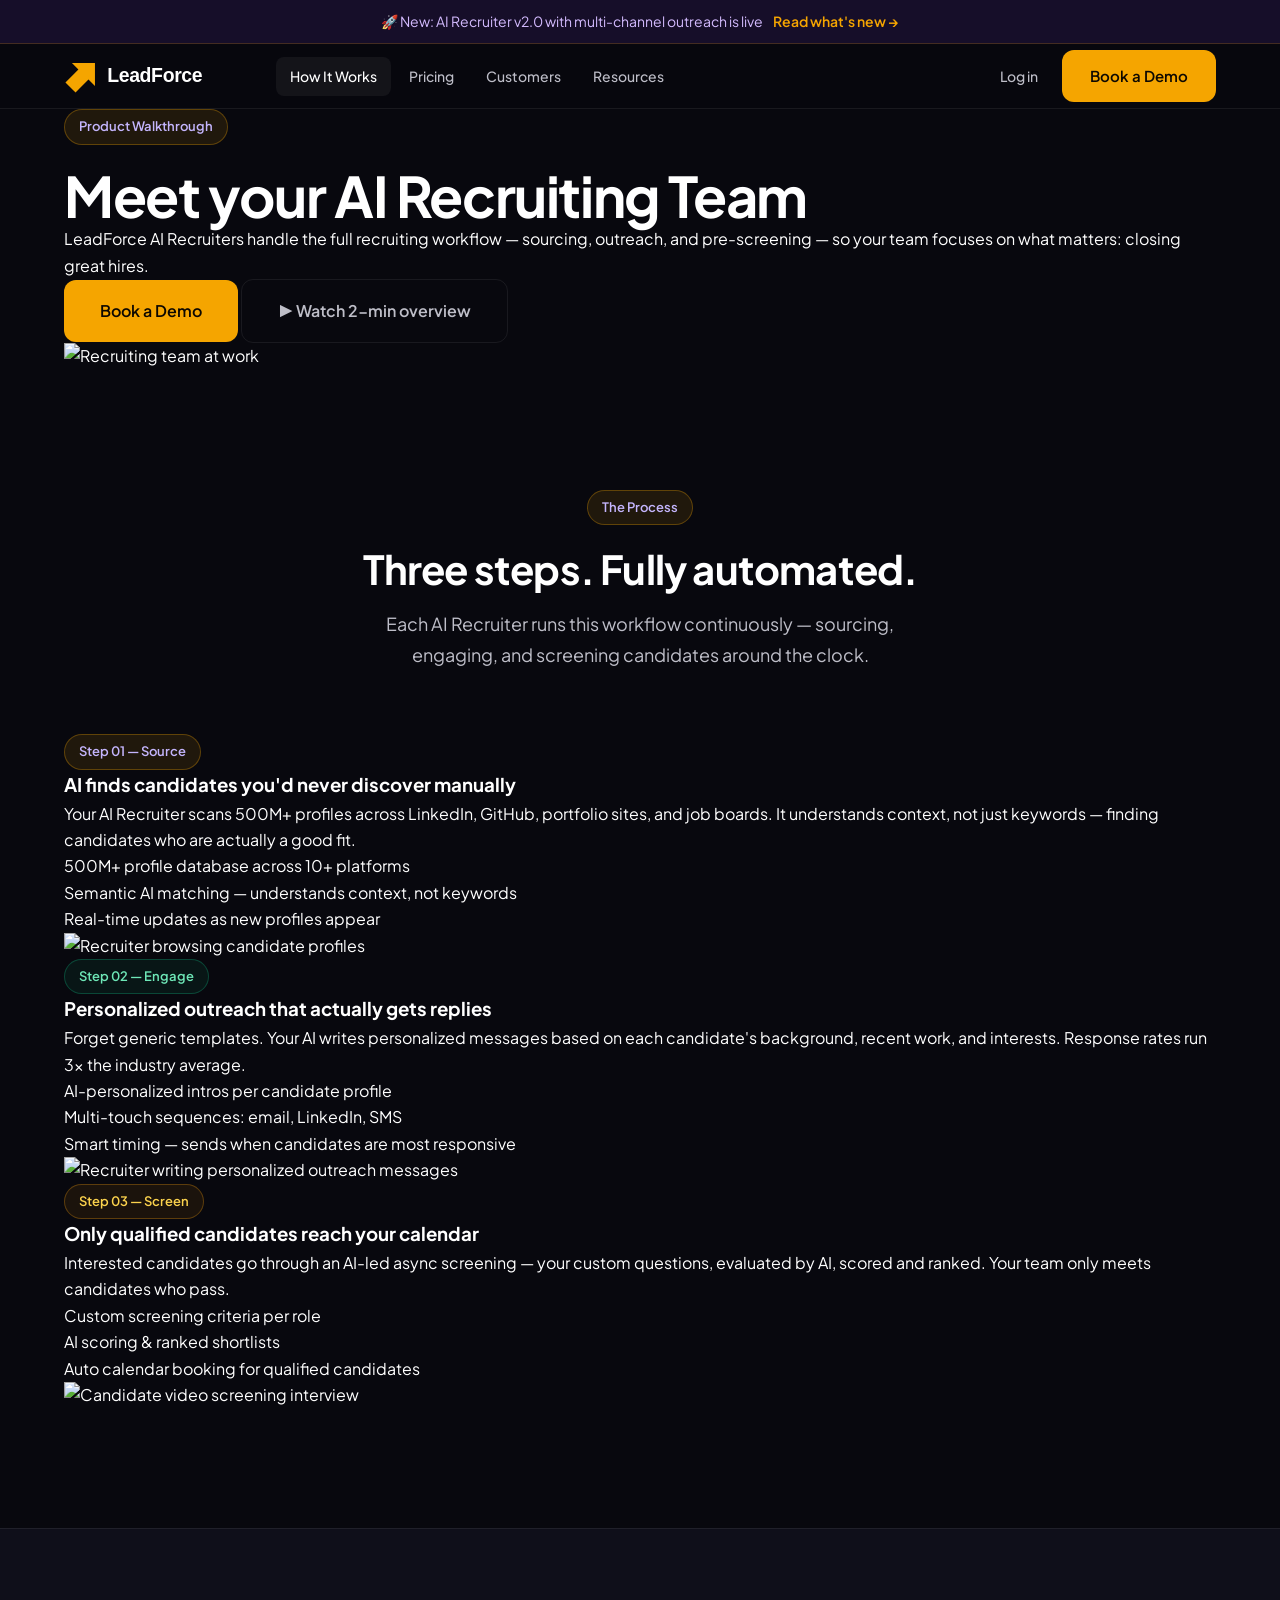
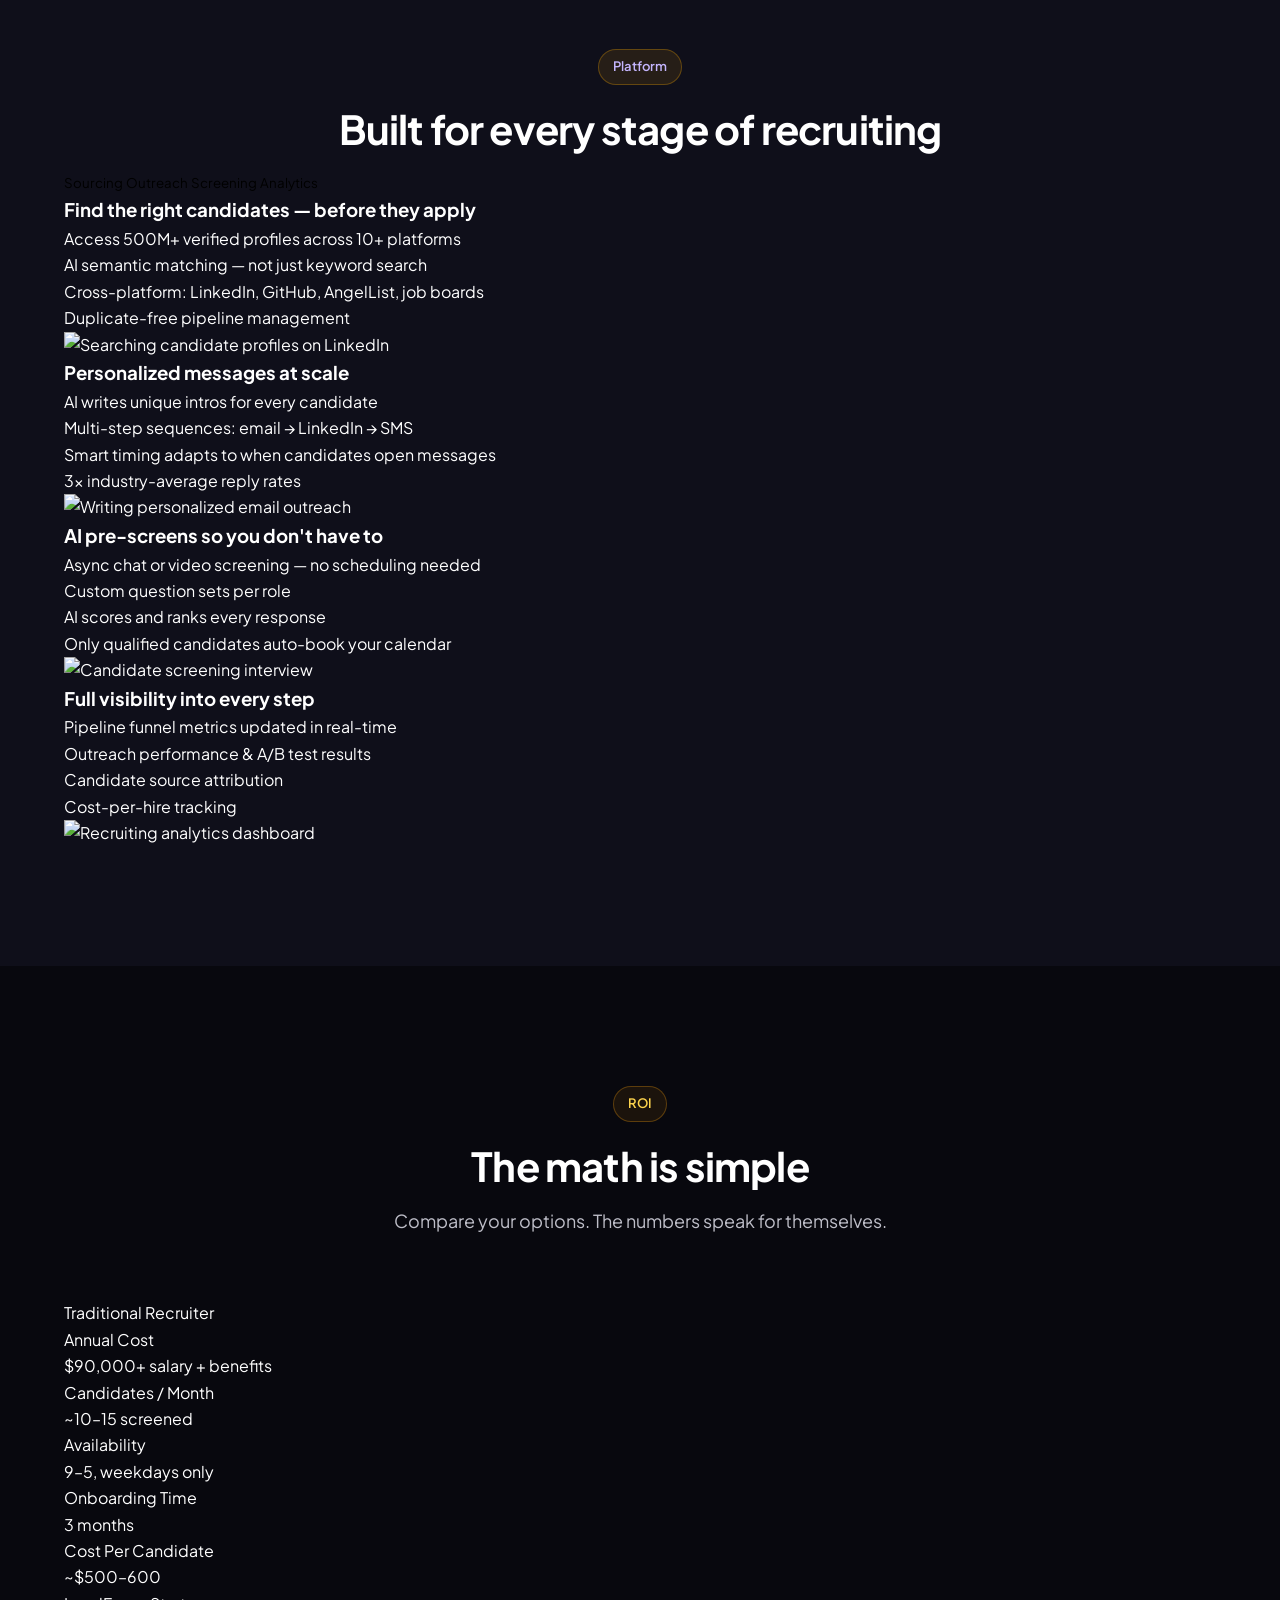
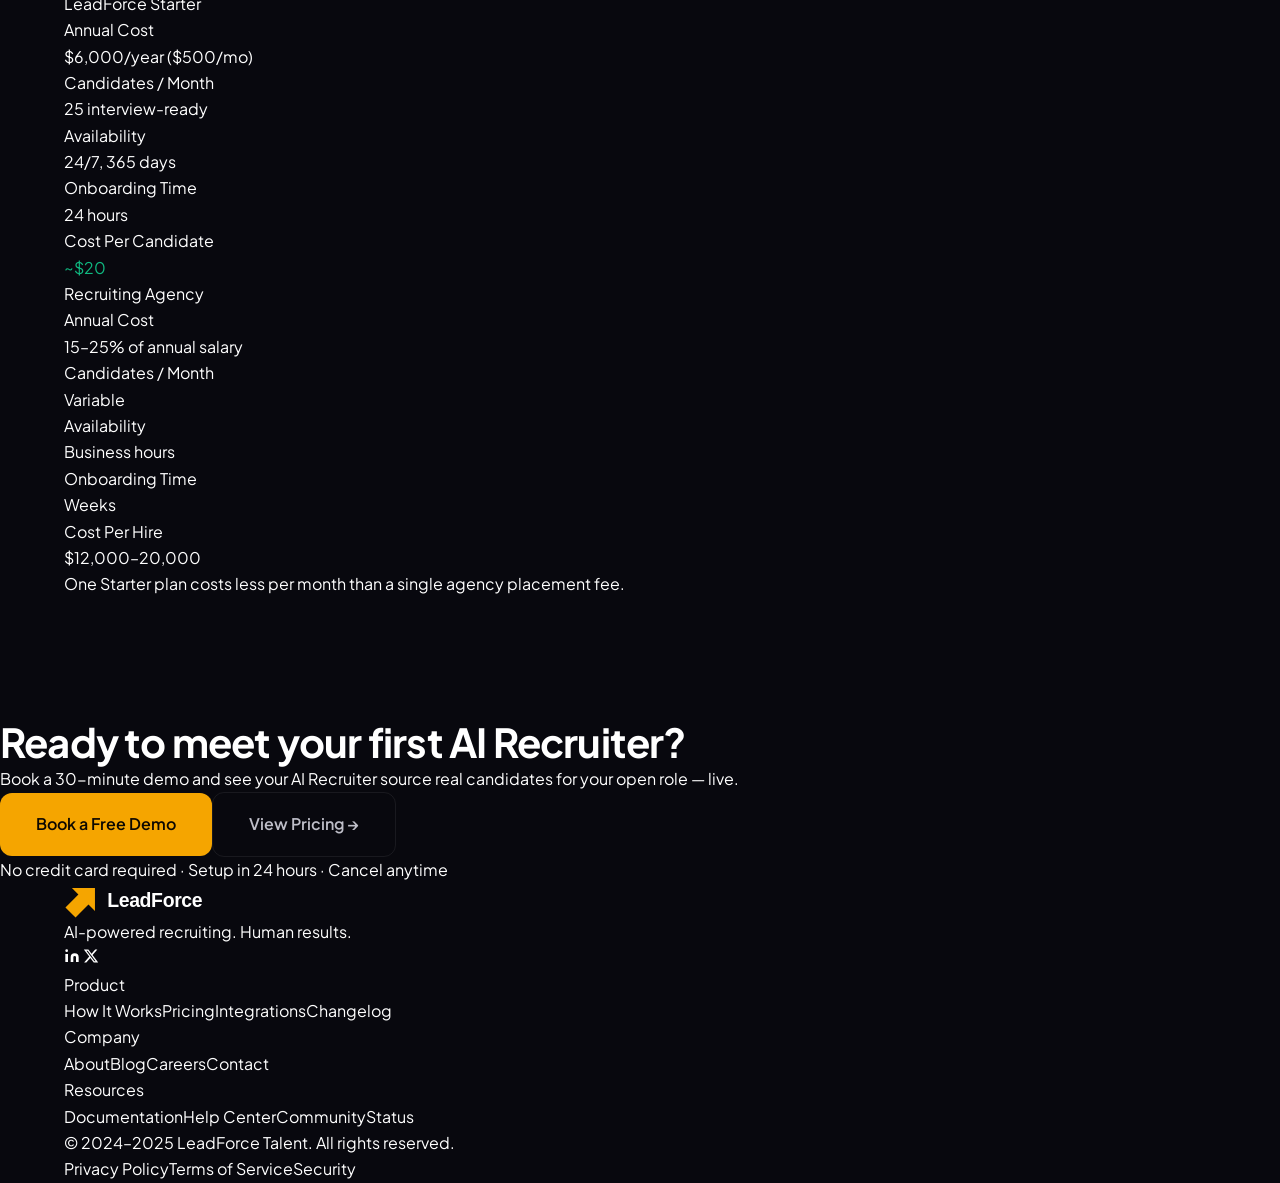
==== commit 6d681281: "Update how-it-works.html" ====
--- a/how-it-works.html
+++ b/how-it-works.html
@@ -3,12 +3,12 @@
 <head>
   <meta charset="UTF-8">
   <meta name="viewport" content="width=device-width, initial-scale=1.0">
-  <title>How It Works â LeadForce Talent</title>
+  <title>How It Works — LeadForce Talent</title>
   <link rel="stylesheet" href="assets/css/main.css">
 </head>
 <body>
 
-<div class="announcement-bar">ð New: AI Recruiter v2.0 with multi-channel outreach is live <a href="#">Read what's new â</a></div>
+<div class="announcement-bar">🚀 New: AI Recruiter v2.0 with multi-channel outreach is live <a href="#">Read what's new →</a></div>
 <header class="nav">
   <div class="container">
     <nav class="nav-inner">
@@ -42,10 +42,10 @@
   <div class="container page-hero-inner">
     <div class="badge reveal" style="margin:0 auto 20px;">Product Walkthrough</div>
     <h1 class="h1 reveal">Meet your AI Recruiting Team</h1>
-    <p class="reveal">LeadForce AI Recruiters handle the full recruiting workflow â sourcing, outreach, and pre-screening â so your team focuses on what matters: closing great hires.</p>
+    <p class="reveal">LeadForce AI Recruiters handle the full recruiting workflow — sourcing, outreach, and pre-screening — so your team focuses on what matters: closing great hires.</p>
     <div class="page-hero-btns reveal">
       <a href="https://calendly.com/lftw/leadforcetalent-meeting" class="btn btn-primary btn-lg">Book a Demo</a>
-      <a href="#" class="btn btn-ghost btn-lg">â¶ Watch 2-min overview</a>
+      <a href="#" class="btn btn-ghost btn-lg">▶ Watch 2-min overview</a>
     </div>
     <div class="page-hero-img reveal"><img src="https://images.unsplash.com/photo-1522202176988-66273c2fd55f?w=960&h=500&fit=crop&q=80" alt="Recruiting team at work"></div>
   </div>
@@ -55,16 +55,16 @@
   <div class="container">
     <div class="section-label reveal"><span class="badge">The Process</span></div>
     <h2 class="h2 section-headline reveal">Three steps. Fully automated.</h2>
-    <p class="section-sub reveal">Each AI Recruiter runs this workflow continuously â sourcing, engaging, and screening candidates around the clock.</p>
+    <p class="section-sub reveal">Each AI Recruiter runs this workflow continuously — sourcing, engaging, and screening candidates around the clock.</p>
 
     <div class="workflow-section reveal">
       <div class="workflow-text">
-        <div class="workflow-badge"><span class="badge">Step 01 â Source</span></div>
+        <div class="workflow-badge"><span class="badge">Step 01 — Source</span></div>
         <h3 class="workflow-h3">AI finds candidates you'd never discover manually</h3>
-        <p class="workflow-body">Your AI Recruiter scans 500M+ profiles across LinkedIn, GitHub, portfolio sites, and job boards. It understands context, not just keywords â finding candidates who are actually a good fit.</p>
+        <p class="workflow-body">Your AI Recruiter scans 500M+ profiles across LinkedIn, GitHub, portfolio sites, and job boards. It understands context, not just keywords — finding candidates who are actually a good fit.</p>
         <div class="workflow-bullets">
           <div class="workflow-bullet">500M+ profile database across 10+ platforms</div>
-          <div class="workflow-bullet">Semantic AI matching â understands context, not keywords</div>
+          <div class="workflow-bullet">Semantic AI matching — understands context, not keywords</div>
           <div class="workflow-bullet">Real-time updates as new profiles appear</div>
         </div>
       </div>
@@ -73,13 +73,13 @@
 
     <div class="workflow-section reverse reveal">
       <div class="workflow-text">
-        <div class="workflow-badge"><span class="badge badge-success">Step 02 â Engage</span></div>
+        <div class="workflow-badge"><span class="badge badge-success">Step 02 — Engage</span></div>
         <h3 class="workflow-h3">Personalized outreach that actually gets replies</h3>
         <p class="workflow-body">Forget generic templates. Your AI writes personalized messages based on each candidate's background, recent work, and interests. Response rates run 3x the industry average.</p>
         <div class="workflow-bullets">
           <div class="workflow-bullet">AI-personalized intros per candidate profile</div>
           <div class="workflow-bullet">Multi-touch sequences: email, LinkedIn, SMS</div>
-          <div class="workflow-bullet">Smart timing â sends when candidates are most responsive</div>
+          <div class="workflow-bullet">Smart timing — sends when candidates are most responsive</div>
         </div>
       </div>
       <div class="workflow-img"><img src="https://images.unsplash.com/photo-1554774853-aae0a22c8aa4?w=560&h=400&fit=crop&q=80" alt="Recruiter writing personalized outreach messages"></div>
@@ -87,9 +87,9 @@
 
     <div class="workflow-section reveal">
       <div class="workflow-text">
-        <div class="workflow-badge"><span class="badge badge-warning">Step 03 â Screen</span></div>
+        <div class="workflow-badge"><span class="badge badge-warning">Step 03 — Screen</span></div>
         <h3 class="workflow-h3">Only qualified candidates reach your calendar</h3>
-        <p class="workflow-body">Interested candidates go through an AI-led async screening â your custom questions, evaluated by AI, scored and ranked. Your team only meets candidates who pass.</p>
+        <p class="workflow-body">Interested candidates go through an AI-led async screening — your custom questions, evaluated by AI, scored and ranked. Your team only meets candidates who pass.</p>
         <div class="workflow-bullets">
           <div class="workflow-bullet">Custom screening criteria per role</div>
           <div class="workflow-bullet">AI scoring & ranked shortlists</div>
@@ -112,20 +112,20 @@
       <button class="tab-btn">Analytics</button>
     </div>
     <div class="tab-panel">
-      <div class="tab-panel-text"><h3>Find the right candidates â before they apply</h3><div class="tab-panel-features mt-24"><div class="tab-feature">Access 500M+ verified profiles across 10+ platforms</div><div class="tab-feature">AI semantic matching â not just keyword search</div><div class="tab-feature">Cross-platform: LinkedIn, GitHub, AngelList, job boards</div><div class="tab-feature">Duplicate-free pipeline management</div></div></div>
+      <div class="tab-panel-text"><h3>Find the right candidates — before they apply</h3><div class="tab-panel-features mt-24"><div class="tab-feature">Access 500M+ verified profiles across 10+ platforms</div><div class="tab-feature">AI semantic matching — not just keyword search</div><div class="tab-feature">Cross-platform: LinkedIn, GitHub, AngelList, job boards</div><div class="tab-feature">Duplicate-free pipeline management</div></div></div>
       <div class="tab-panel-visual"><img src="https://images.unsplash.com/photo-1516321318423-f06f85e504b3?w=500&h=360&fit=crop&q=80" alt="Searching candidate profiles on LinkedIn"></div>
     </div>
     <div class="tab-panel">
-      <div class="tab-panel-text"><h3>Personalized messages at scale</h3><div class="tab-panel-features mt-24"><div class="tab-feature">AI writes unique intros for every candidate</div><div class="tab-feature">Multi-step sequences: email â LinkedIn â SMS</div><div class="tab-feature">Smart timing adapts to when candidates open messages</div><div class="tab-feature">3x industry-average reply rates</div></div></div>
+      <div class="tab-panel-text"><h3>Personalized messages at scale</h3><div class="tab-panel-features mt-24"><div class="tab-feature">AI writes unique intros for every candidate</div><div class="tab-feature">Multi-step sequences: email → LinkedIn → SMS</div><div class="tab-feature">Smart timing adapts to when candidates open messages</div><div class="tab-feature">3x industry-average reply rates</div></div></div>
       <div class="tab-panel-visual"><img src="https://images.unsplash.com/photo-1563986768494-4dee2763ff3f?w=500&h=360&fit=crop&q=80" alt="Writing personalized email outreach"></div>
     </div>
     <div class="tab-panel">
-      <div class="tab-panel-text"><h3>AI pre-screens so you don't have to</h3><div class="tab-panel-features mt-24"><div class="tab-feature">Async chat or(video screening â fno scheduling needed</div><div class="tab-feature">Custom question sets per role</div><div class="tab-feature">AI scores and ranks every response</div><div class="tab-feature">Only qualified candidates auto-book your calendar</div></div></div>
+      <div class="tab-panel-text"><h3>AI pre-screens so you don't have to</h3><div class="tab-panel-features mt-24"><div class="tab-feature">Async chat or video screening — no scheduling needed</div><div class="tab-feature">Custom question sets per role</div><div class="tab-feature">AI scores and ranks every response</div><div class="tab-feature">Only qualified candidates auto-book your calendar</div></div></div>
       <div class="tab-panel-visual"><img src="https://images.unsplash.com/photo-1573497019940-1c28c88b4f3e?w=500&h=360&fit=crop&q=80" alt="Candidate screening interview"></div>
     </div>
     <div class="tab-panel">
       <div class="tab-panel-text"><h3>Full visibility into every step</h3><div class="tab-panel-features mt-24"><div class="tab-feature">Pipeline funnel metrics updated in real-time</div><div class="tab-feature">Outreach performance & A/B test results</div><div class="tab-feature">Candidate source attribution</div><div class="tab-feature">Cost-per-hire tracking</div></div></div>
-      <div class="tab-panel-visual"><img src="https://images.unsplash.com/photo-1460925895917-afdab827c52f?w=500&h:360&fit=crop&q=80" alt="Recruiting analytics dashboard"></div>
+      <div class="tab-panel-visual"><img src="https://images.unsplash.com/photo-1460925895917-afdab827c52f?w=500&h=360&fit=crop&q=80" alt="Recruiting analytics dashboard"></div>
     </div>
   </div>
 </section>
@@ -136,9 +136,9 @@
     <h2 class="h2 section-headline reveal">The math is simple</h2>
     <p class="section-sub reveal">Compare your options. The numbers speak for themselves.</p>
     <div class="roi-grid">
-      <div class="roi-card reveal"><div class="roi-card-name">Traditional Recruiter</div><div class="roi-row"><div class="roi-row-label">Annual Cost</div><div class="roi-row-value">$90,000+ salary + benefits</div></div><div class="roi-row"><div class="roi-row-label">Candidates / Month</div><div class="roi-row-value">~10â15 screened</div></div><div class="roi-row"><div class="roi-row-label">Availability</div><div class="roi-row-value">9â5, weekdays only</div></div><div class="roi-row"><div class="roi-row-label">Onboarding Time</div><div class="roi-row-value">3 months</div></div><div class="roi-row"><div class="roi-row-label">Cost Per Candidate</div><div class="roi-row-value">~$500â600</div></div></div>
+      <div class="roi-card reveal"><div class="roi-card-name">Traditional Recruiter</div><div class="roi-row"><div class="roi-row-label">Annual Cost</div><div class="roi-row-value">$90,000+ salary + benefits</div></div><div class="roi-row"><div class="roi-row-label">Candidates / Month</div><div class="roi-row-value">~10–15 screened</div></div><div class="roi-row"><div class="roi-row-label">Availability</div><div class="roi-row-value">9–5, weekdays only</div></div><div class="roi-row"><div class="roi-row-label">Onboarding Time</div><div class="roi-row-value">3 months</div></div><div class="roi-row"><div class="roi-row-label">Cost Per Candidate</div><div class="roi-row-value">~$500–600</div></div></div>
       <div class="roi-card roi-card-featured reveal reveal-delay-1"><div class="roi-card-name">LeadForce Starter</div><div class="roi-row"><div class="roi-row-label">Annual Cost</div><div class="roi-row-value">$6,000/year ($500/mo)</div></div><div class="roi-row"><div class="roi-row-label">Candidates / Month</div><div class="roi-row-value">25 interview-ready</div></div><div class="roi-row"><div class="roi-row-label">Availability</div><div class="roi-row-value">24/7, 365 days</div></div><div class="roi-row"><div class="roi-row-label">Onboarding Time</div><div class="roi-row-value">24 hours</div></div><div class="roi-row"><div class="roi-row-label">Cost Per Candidate</div><div class="roi-row-value" style="color:var(--accent-secondary);">~$20</div></div></div>
-      <div class="roi-card reveal reveal-delay-2"><div class="roi-card-name">Recruiting Agency</div><div class="roi-row"><div class="roi-row-label">Annual Cost</div><div class="roi-row-value">15â25% of annual salary</div></div><div class="roi-row"><div class="roi-row-label">Candidates / Month</div><div class="roi-row-value">Variable</div></div><div class="roi-row"><div class="roi-row-label">Availability</div><div class="roi-row-value">Business hours</div></div><div class="roi-row"><div class="roi-row-label">Onboarding Time</div><div class="roi-row-value">Weeks</div></div><div class="roi-row"><div class="roi-row-label">Cost Per Hire</div><div class="roi-row-value">$12,000â20,000</div></div></div>
+      <div class="roi-card reveal reveal-delay-2"><div class="roi-card-name">Recruiting Agency</div><div class="roi-row"><div class="roi-row-label">Annual Cost</div><div class="roi-row-value">15–25% of annual salary</div></div><div class="roi-row"><div class="roi-row-label">Candidates / Month</div><div class="roi-row-value">Variable</div></div><div class="roi-row"><div class="roi-row-label">Availability</div><div class="roi-row-value">Business hours</div></div><div class="roi-row"><div class="roi-row-label">Onboarding Time</div><div class="roi-row-value">Weeks</div></div><div class="roi-row"><div class="roi-row-label">Cost Per Hire</div><div class="roi-row-value">$12,000–20,000</div></div></div>
     </div>
     <p class="roi-footer-note reveal">One Starter plan costs less per month than a single agency placement fee.</p>
   </div>
@@ -146,10 +146,10 @@
 
 <div class="cta-banner reveal">
   <div class="cta-banner-inner">
-    <h2 class="h2">Ready to meet your first AI Qucruiter?</h2>
-    <p>Book a 30-minute demo and see your AI Recruiter source real candidates for your open role â live.</p>
-    <div class="cta-banner-btns"><a href="https://calendly.com/lftw/leadforcetalent-meeting" class="btn btn-primary btn-lg">Book a Free Demo</a><a href="pricing.html" class="btn btn-ghost btn-lg">View Pricing â</a></div>
-    <p class="cta-trust-note">No credit card required Â· Setup in 24 hours Â· Cancel anytime</p>
+    <h2 class="h2">Ready to meet your first AI Recruiter?</h2>
+    <p>Book a 30-minute demo and see your AI Recruiter source real candidates for your open role — live.</p>
+    <div class="cta-banner-btns"><a href="https://calendly.com/lftw/leadforcetalent-meeting" class="btn btn-primary btn-lg">Book a Free Demo</a><a href="pricing.html" class="btn btn-ghost btn-lg">View Pricing →</a></div>
+    <p class="cta-trust-note">No credit card required · Setup in 24 hours · Cancel anytime</p>
   </div>
 </div>
 
@@ -171,7 +171,7 @@
       <div><div class="footer-col-heading">Resources</div><div class="footer-links"><a href="#">Documentation</a><a href="#">Help Center</a><a href="#">Community</a><a href="#">Status</a></div></div>
     </div>
     <div class="footer-bottom">
-      <span>Â© 2024â2025 LeadForce Talent. All rights reserved.</span>
+      <span>© 2024–2025 LeadForce Talent. All rights reserved.</span>
       <div class="footer-legal"><a href="#">Privacy Policy</a><a href="#">Terms of Service</a><a href="#">Security</a></div>
     </div>
   </div>
--- a/assets/css/main.css
+++ b/assets/css/main.css
@@ -1,5 +1,5 @@
 @import url('https://fonts.googleapis.com/css2?family=Plus+Jakarta+Sans:wght@400;500;600;700;800&display=swap');
-:root{--bg-primary:#08080E;--bg-surface:#0F0F1A;--bg-elevated:#16162A;--bg-light:#F8F8FF;--accent-primary:#F5A500;--accent-hover:#D48E00;--accent-glow:rgba(245,165,0,0.25);--accent-subtle:rgba(245,165,0,0.1);--accent-secondary:#10B981;--text-primary:#FFFFFF;--text-secondary:#A1A1AA;--text-muted:#6B7280;--text-dark:#18181B;--border:rgba(255,255,255,0.07);--border-accent:rgba(245,165,0,0.3);--radius-sm:6px;--radius-md:12px;--radius-lg:20px;--radius-xl:32px;--radius-pill:100px;--shadow-card:0 1px 3px rgba(0,0,0,0.4),0 0 0 1px rgba(255,255,255,0.05);--shadow-glow:0 0 60px rgba(245,165,0,0.15);--shadow-hover:0 20px 60px rgba(0,0,0,0.4);--section-y:120px;--section-y-sm:64px;--container:1200px;--container-pad:24px}
+:root{--bg-primary:#08080E;--bg-surface:#0F0F1A;--bg-elevated:#16162A;--bg-light:#F8F8FF;--accent-primary:#F5A500;--accent-hover:#D48E00;--accent-glow:rgba(245,165,0,0.25);--accent-subtle:rgba(245,165,0,0.1);--accent-secondary:#10B981;--text-primary:#FFFFFF;--text-secondary:#BEBEC8;--text-muted:#9294A0;--text-dark:#18181B;--border:rgba(255,255,255,0.07);--border-accent:rgba(245,165,0,0.3);--radius-sm:6px;--radius-md:12px;--radius-lg:20px;--radius-xl:32px;--radius-pill:100px;--shadow-card:0 1px 3px rgba(0,0,0,0.4),0 0 0 1px rgba(255,255,255,0.05);--shadow-glow:0 0 60px rgba(245,165,0,0.15);--shadow-hover:0 20px 60px rgba(0,0,0,0.4);--section-y:120px;--section-y-sm:64px;--container:1200px;--container-pad:24px}
 *,*::before,*::after{box-sizing:border-box;margin:0;padding:0}
 html{scroll-behavior:smooth}
 body{font-family:'Plus Jakarta Sans',-apple-system,sans-serif;background:var(--bg-primary);color:var(--text-primary);line-height:1.65;-webkit-font-smoothing:antialiased}
@@ -16,7 +16,7 @@
 .badge{display:inline-flex;align-items:center;gap:8px;padding:6px 14px;border-radius:var(--radius-pill);border:1px solid var(--border-accent);background:var(--accent-subtle);color:#C4B5FD;font-size:13px;font-weight:600}
 .badge-success{border-color:rgba(16,185,129,0.3);background:rgba(16,185,129,0.08);color:#6EE7B7}
 .badge-warning{border-color:rgba(245,158,11,0.3);background:rgba(245,158,11,0.08);color:#FCD34D}
-.badge-featured{background:var(--accent-primary);border-color:var(--accent-primary);color:#fff;font-size:11px;padding:4px 10px}
+.badge-featured{background:var(--accent-primary);border-color:var(--accent-primary);color:#0D0800;font-size:11px;padding:4px 12px;font-weight:700}
 .btn{display:inline-flex;align-items:center;gap:8px;padding:14px 28px;border-radius:var(--radius-md);font-size:15px;font-weight:600;transition:all 0.2s ease;white-space:nowrap}
 .btn-primary{background:var(--accent-primary);color:#0D0800}
 .btn-primary:hover{background:var(--accent-hover);box-shadow:0 0 30px rgba(124,58,237,0.45);transform:translateY(-1px)}
@@ -51,7 +51,7 @@
 .section-label{display:flex;justify-content:center;margin-bottom:20px}
 .section-headline{text-align:center;margin-bottom:16px}
 .section-sub{text-align:center;color:var(--text-secondary);font-size:18px;line-height:1.7;max-width:560px;margin:0 auto 64px}
-.grid-2{display:grid;grid-template-columns:1fr 1fr;gap:24px}
+ .grid-2{display:grid;grid-template-columns:1fr 1fr;gap:24px}
 .grid-3{display:grid;grid-template-columns:1fr 1fr 1fr;gap:24px}
 @media(max-width:1024px){.grid-3{grid-template-columns:1fr 1fr}}
 @media(max-width:768px){.grid-2,.grid-3{grid-template-columns:1fr}}
@@ -63,9 +63,9 @@
 .hero-bg::before{content:'';position:absolute;top:0;left:50%;transform:translateX(-50%);width:900px;height:700px;background:radial-gradient(ellipse at center,rgba(124,58,237,0.18) 0%,transparent 70%)}
 .hero-bg::after{content:'';position:absolute;bottom:0;right:10%;width:500px;height:400px;background:radial-gradient(ellipse at center,rgba(16,185,129,0.09) 0%,transparent 70%)}
 .hero-grid{position:absolute;inset:0;background-image:linear-gradient(rgba(255,255,255,0.025) 1px,transparent 1px),linear-gradient(90deg,rgba(255,255,255,0.025) 1px,transparent 1px);background-size:60px 60px}
-.hero-inner{position:relative;z-index:1;display:grid;grid-template-columns:55% 45%;gap:48px;align-items:center}
+.hero-inner{position:relative;z-index:1;display:grid;grid-template-columns;55% 45%;gap:48px;align-items:center}
 .hero-h1{font-size:clamp(40px,5.5vw,68px);font-weight:800;line-height:1.05;letter-spacing:-0.03em;margin-bottom:8px}
-.hero-h1-sub{font-size:clamp(17px,2vw,22px);font-weight:400;color:var(--text-secondary);margin-top:8px;line-height:1.5}
+.hero-hsub{{font-size:clamp(17px,2vw,22px);font-weight:400;color:var(--text-secondary);margin-top:8px;line-height:1.5}
 .hero-sub{font-size:18px;color:var(--text-secondary);line-height:1.7;max-width:480px;margin-top:20px}
 .hero-ctas{display:flex;gap:16px;flex-wrap:wrap;margin-top:36px}
 .hero-trust{display:flex;align-items:center;gap:14px;margin-top:28px}
@@ -136,7 +136,7 @@
 .feature-body{font-size:15px;color:var(--text-secondary);line-height:1.7;margin-bottom:20px}
 .feature-list{margin-bottom:24px}
 .feature-list li{font-size:14px;color:var(--text-secondary);padding:5px 0;display:flex;align-items:center;gap:8px}
-.feature-list li::before{content:'â';color:var(--accent-secondary);font-weight:700;flex-shrink:0}
+.feature-list li::before{content:'✓';color:var(--accent-secondary);font-weight:700;flex-shrink:0}
 .feature-link{font-size:14px;font-weight:600;color:var(--accent-primary)}
 .feature-link:hover{text-decoration:underline}
 @media(max-width:1024px){.features-grid{grid-template-columns:1fr 1fr}}
@@ -166,20 +166,34 @@
 .toggle-switch.annual-active .toggle-thumb{left:26px}
 .annual-badge{font-size:12px;font-weight:600;background:rgba(16,185,129,0.12);border:1px solid rgba(16,185,129,0.3);color:#6EE7B7;padding:3px 10px;border-radius:20px}
 .pricing-grid{display:grid;grid-template-columns:repeat(3,1fr);gap:24px;align-items:start}
-.pricing-card{background:var(--bg-surface);border:1px solid var(--border);border-radius:var(--radius-lg);padding:36px;position:relative}
-.pricing-card-featured{background:var(--bg-elevated);border-color:var(--border-accent);box-shadow:var(--shadow-glow);transform:scale(1.03)}
+.pricing-grid-4{display:grid;grid-template-columns:repeat(4,1fr);gap:18px;align-items:start}
+.pricing-card{background:var(--bg-surface);border:1px solid rgba(255,255,255,0.1);border-radius:var(--radius-lg);padding:36px;position:relative}
+.pricing-card-flex{display:flex;flex-direction:column}
+.pricing-card-flex .btn{margin-top:auto}
+.pricing-card-featured{background:var(--bg-elevated);border-color:var(--border-accent);box-shadow:0 0 40px rgba(245,165,0,0.1);transform:scale(1.03)}
 .pricing-badge-wrap{position:absolute;top:-13px;left:50%;transform:translateX(-50%)}
-.pricing-name{font-size:14px;font-weight:600;color:var(--text-muted);text-transform:uppercase;letter-spacing:0.06em;margin-bottom:16px}
+.pricing-name{font-size:13px;font-weight:600;color:rgba(255,255,255,0.55);text-transform:uppercase;letter-spacing:0.08em;margin-bottom:8px}
+.pricing-plan-sub{font-size:13px;color:rgba(255,255,255,0.5);margin-bottom:12px;font-style:italic}
+.pricing-name-with-badge{display:flex;align-items:center;gap:8px;margin-bottom:8px}
+.pricing-name-with-badge .pricing-name{margin-bottom:0}
+.pricing-new-badge{font-size:10px;padding:2px 7px;border-radius:4px}
 .pricing-price-row{display:flex;align-items:baseline;gap:4px;margin-bottom:4px}
-.pricing-amount{font-size:52px;font-weight:800;line-height:1}
-.pricing-suffix{font-size:16px;color:var(--text-muted)}
-.pricing-sub{font-size:13px;color:var(--text-muted);margin-bottom:24px}
-.pricing-divider{border:none;border-top:1px solid var(--border);margin:24px 0}
-.pricing-features{margin-bottom:28px}
-.pricing-features li{display:flex;align-items:flex-start;gap:10px;font-size:14px;color:var(--text-secondary);padding:7px 0}
-.pricing-features li::before{content:'â';color:var(--accent-secondary);font-weight:700;flex-shrink:0;margin-top:1px}
-.pricing-trust{text-align:center;font-size:13px;color:var(--text-muted);margin-top:32px}
+.pricing-amount{font-size:48px;font-weight:800;line-height:1}
+.pricing-suffix{font-size:15px;color:rgba(255,255,255,0.5);font-weight:400}
+.pricing-sub{font-size:13px;color:rgba(255,255,255,0.5);margin-bottom:24px}
+.pricing-divider{border:none;border-top:1px solid rgba(255,255,255,0.08);margin:20px 0}
+.pricing-cand-chip{display:flex;align-items:baseline;gap:6px;background:rgba(245,165,0,0.1);border:1px solid rgba(245,165,0,0.25);border-radius:8px;padding:9px 14px;margin-bottom:20px}
+.pricing-cand-num{font-size:26px;font-weight:800;color:var(--accent-primary);line-height:1}
+.pricing-cand-label{font-size:12px;color:rgba(255,255,255,0.6);font-weight:500;white-space:nowrap}
+.pricing-features{margin-bottom:20px}
+.pricing-features li{display:flex;align-items:flex-start;gap:10px;font-size:14px;color:rgba(255,255,255,0.78);padding:7px 0;border-bottom:1px solid rgba(255,255,255,0.04)}
+.pricing-features li:last-child{border-bottom:none}
+.pricing-features li::before{content:'\2713';color:#34D399;font-weight:700;flex-shrink:0;margin-top:1px;font-size:13px}
+.pricing-bottom-note{font-size:12px;color:rgba(255,255,255,0.42);text-align:center;padding:10px 0 14px;flex:1;display:flex;align-items:flex-end;justify-content:center;line-height:1.5}
+.pricing-trust{text-align:center;font-size:13px;color:rgba(255,255,255,0.38);margin-top:32px}
 @media(max-width:1024px){.pricing-grid{grid-template-columns:1fr;max-width:440px;margin:0 auto}.pricing-card-featured{transform:scale(1)}}
+@media(max-width:900px){.pricing-grid-4{grid-template-columns:repeat(2,1fr)!important;max-width:none!important}.pricing-card-featured{transform:scale(1)}}
+@media(max-width:480px){.pricing-grid-4{grid-template-columns:1fr!important;max-width:440px!important;margin:0 auto}}
 .faq-wrap{max-width:760px;margin:0 auto}
 .faq-item{border-bottom:1px solid var(--border)}
 .faq-question{display:flex;justify-content:space-between;align-items:center;padding:22px 0;cursor:pointer;font-size:16px;font-weight:600;color:var(--text-primary);gap:16px;user-select:none}
@@ -222,7 +236,7 @@
 .workflow-body{font-size:16px;color:var(--text-secondary);line-height:1.75;margin-bottom:24px}
 .workflow-bullets{display:flex;flex-direction:column;gap:8px}
 .workflow-bullet{display:flex;align-items:center;gap:10px;font-size:15px;color:var(--text-secondary)}
-.workflow-bullet::before{content:'â';color:var(--accent-secondary);font-weight:700;flex-shrink:0}
+.workflow-bullet::before{content:'✓';color:var(--accent-secondary);font-weight:700;flex-shrink:0}
 @media(max-width:768px){.workflow-section{grid-template-columns:1fr;gap:32px}.workflow-section.reverse .workflow-img,.workflow-section.reverse .workflow-text{order:unset}}
 .tabs-nav{display:flex;border-bottom:1px solid var(--border);margin-bottom:48px;overflow-x:auto}
 .tab-btn{padding:14px 24px;font-size:15px;font-weight:600;color:var(--text-secondary);border-bottom:2px solid transparent;white-space:nowrap;transition:all 0.2s ease;cursor:pointer}
@@ -233,7 +247,7 @@
 .tab-panel-text h3{font-size:26px;font-weight:700;margin-bottom:24px}
 .tab-panel-features{display:flex;flex-direction:column;gap:12px}
 .tab-feature{display:flex;align-items:flex-start;gap:12px;font-size:15px;color:var(--text-secondary);padding:12px 16px;background:var(--bg-elevated);border-radius:10px;border:1px solid var(--border)}
-.tab-feature::before{content:'â';color:var(--accent-secondary);font-weight:700;flex-shrink:0}
+.tab-feature::before{content:'✓';color:var(--accent-secondary);font-weight:700;flex-shrink:0}
 .tab-panel-visual img{width:100%;border-radius:var(--radius-lg);border:1px solid var(--border)}
 @media(max-width:768px){.tab-panel.active{grid-template-columns:1fr}}
 .roi-grid{display:grid;grid-template-columns:repeat(3,1fr);gap:24px;margin-top:56px}
